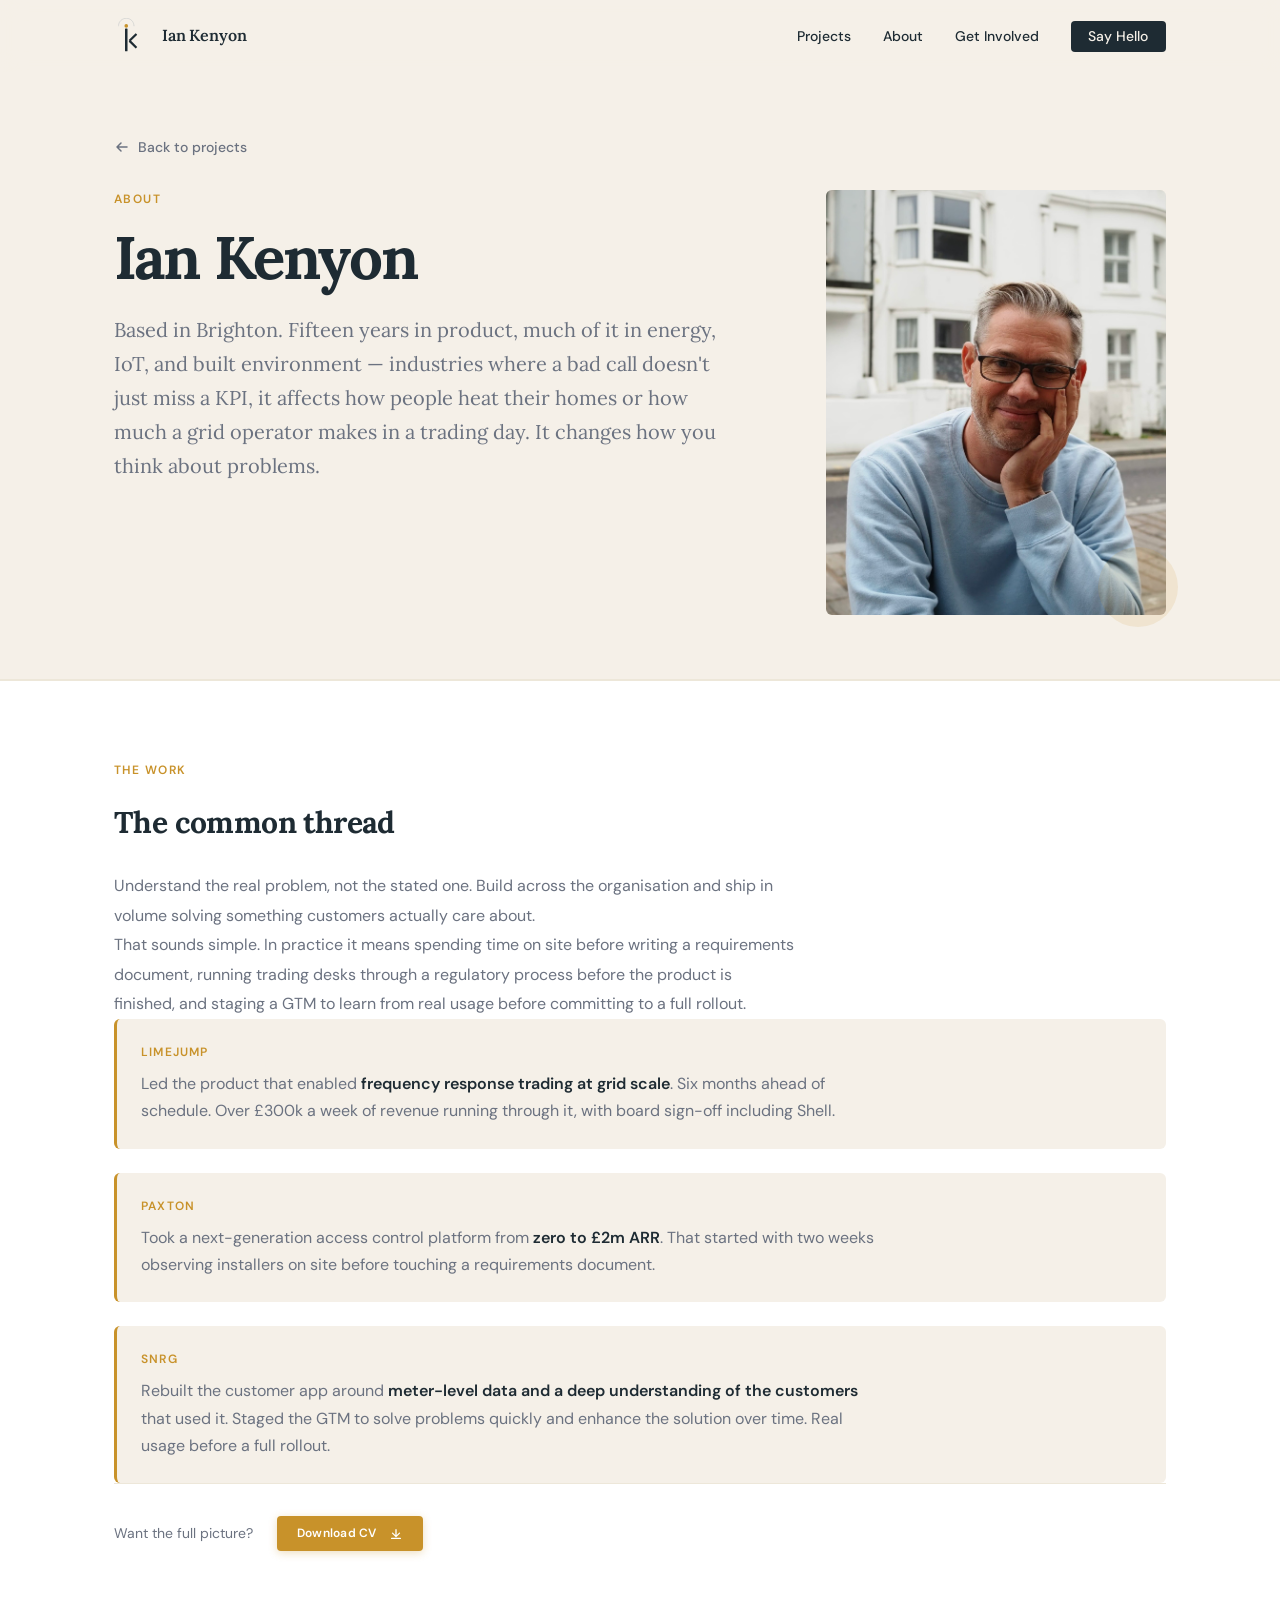
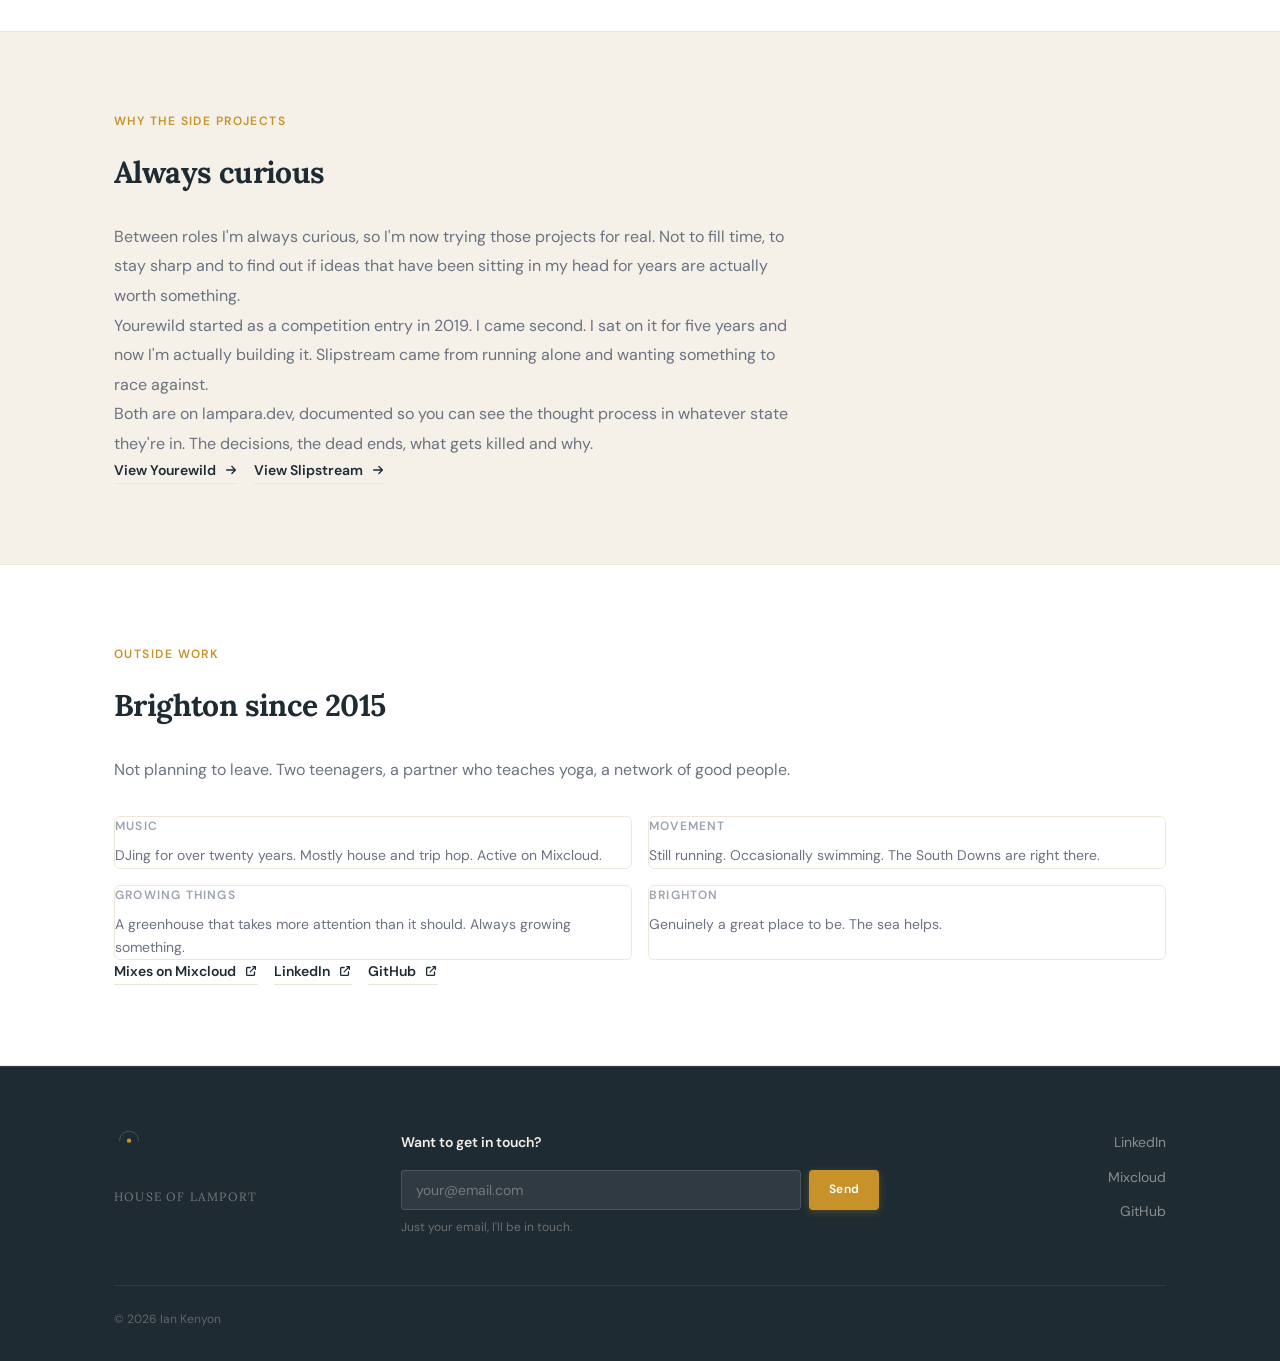
==== about.html @ 2a1a7c56 "Added about page" ====
<!DOCTYPE html>
<html lang="en">
<head>
  <meta charset="UTF-8" />
  <meta name="viewport" content="width=device-width, initial-scale=1.0" />
  <meta name="description" content="About Ian Kenyon — fifteen years in product, energy, IoT, and built environment. Brighton-based. Building lampara.dev." />
  <title>About — Ian Kenyon</title>

  <!-- Fonts -->
  <link rel="preconnect" href="https://fonts.googleapis.com" />
  <link rel="preconnect" href="https://fonts.gstatic.com" crossorigin />
  <link href="https://fonts.googleapis.com/css2?family=Lora:ital,wght@0,400;0,600;0,700;1,400&family=DM+Sans:wght@300;400;500;600&display=swap" rel="stylesheet" />

  <link rel="stylesheet" href="css/style.css" />

  <!-- Favicon -->
  <link rel="icon" type="image/png" href="assets/logo/ik-logo.svg" />

  <!-- Theme colour -->
  <meta name="theme-color" content="#1E2B33" />

  <!-- Canonical -->
  <link rel="canonical" href="https://lampara.dev/about.html" />

  <!-- Open Graph -->
  <meta property="og:type"        content="website" />
  <meta property="og:url"         content="https://lampara.dev/about.html" />
  <meta property="og:title"       content="About — Ian Kenyon" />
  <meta property="og:description" content="Fifteen years in product, much of it in energy, IoT, and built environment. Brighton-based." />
  <meta property="og:image"       content="https://lampara.dev/assets/og/og-default.png" />
  <meta name="twitter:card"       content="summary_large_image" />

  <style>
    /* ── About hero ─────────────────────────────────────── */
    .about-hero {
      padding-top: calc(var(--nav-h) + var(--space-16));
      padding-bottom: var(--space-16);
      background: var(--cream);
      border-bottom: 1px solid var(--cream-dark);
    }

    .about-hero-inner {
      display: grid;
      grid-template-columns: 1fr 340px;
      gap: var(--space-16);
      align-items: start;
    }

    .about-back {
      display: inline-flex;
      align-items: center;
      gap: var(--space-2);
      font-size: var(--text-sm);
      font-weight: 500;
      color: var(--muted);
      margin-bottom: var(--space-8);
      transition: color var(--dur-fast) var(--ease);
    }
    .about-back:hover { color: var(--gold); }

    .about-label {
      font-family: var(--font-body);
      font-size: var(--text-xs);
      font-weight: 600;
      letter-spacing: 0.12em;
      text-transform: uppercase;
      color: var(--gold);
      margin-bottom: var(--space-4);
    }

    .about-heading {
      font-size: clamp(var(--text-4xl), 6vw, var(--text-6xl));
      font-weight: 700;
      letter-spacing: -0.03em;
      line-height: 1.05;
      margin-bottom: var(--space-6);
      color: var(--charcoal);
    }

    .about-intro {
      font-family: var(--font-display);
      font-size: clamp(var(--text-lg), 2vw, var(--text-xl));
      color: var(--muted);
      line-height: 1.7;
      max-width: 52ch;
    }

    /* Photo */
    .about-photo-frame {
      width: 100%;
      aspect-ratio: 4/5;
      background: var(--cream-dark);
      border-radius: 6px;
      overflow: hidden;
      position: relative;
    }

    .about-photo-frame img {
      width: 100%;
      height: 100%;
      object-fit: cover;
      object-position: center 10%;
    }

    .about-photo-accent {
      position: absolute;
      bottom: -12px;
      right: -12px;
      width: 80px;
      height: 80px;
      background: var(--gold);
      border-radius: 50%;
      opacity: 0.12;
      pointer-events: none;
    }

    /* ── About sections ─────────────────────────────────── */
    .about-section {
      padding-block: var(--space-20);
    }

    .about-section--alt {
      background: var(--white);
      border-top: 1px solid var(--cream-dark);
      border-bottom: 1px solid var(--cream-dark);
    }

    .about-section-label {
      font-family: var(--font-body);
      font-size: var(--text-xs);
      font-weight: 600;
      letter-spacing: 0.12em;
      text-transform: uppercase;
      color: var(--gold);
      margin-bottom: var(--space-6);
    }

    .about-section-title {
      font-family: var(--font-display);
      font-size: var(--text-3xl);
      font-weight: 700;
      color: var(--charcoal);
      margin-bottom: var(--space-8);
      letter-spacing: -0.02em;
    }

    .about-prose {
      max-width: 680px;
    }

    .about-prose p {
      font-size: var(--text-base);
      color: var(--muted);
      line-height: 1.85;
      margin-bottom: var(--space-5);
    }

    .about-prose p:last-child {
      margin-bottom: 0;
    }

    /* Proof points */
    .proof-points {
      display: flex;
      flex-direction: column;
      gap: var(--space-6);
      margin-top: var(--space-10);
    }

    .proof-point {
      padding: var(--space-6);
      background: var(--cream);
      border-radius: 6px;
      border-left: 3px solid var(--gold);
    }

    .proof-point-company {
      font-size: var(--text-xs);
      font-weight: 600;
      letter-spacing: 0.1em;
      text-transform: uppercase;
      color: var(--gold);
      margin-bottom: var(--space-2);
    }

    .proof-point-text {
      font-size: var(--text-base);
      color: var(--muted);
      line-height: 1.7;
    }

    .proof-point-text strong {
      color: var(--charcoal);
      font-weight: 600;
    }

    /* CV link section */
    .about-cv {
      margin-top: var(--space-10);
      padding-top: var(--space-8);
      border-top: 1px solid var(--cream-dark);
      display: flex;
      align-items: center;
      gap: var(--space-6);
      flex-wrap: wrap;
    }

    .about-cv-text {
      font-size: var(--text-sm);
      color: var(--muted);
    }

    /* Links row */
    .about-links {
      display: flex;
      flex-wrap: wrap;
      gap: var(--space-4);
      margin-top: var(--space-10);
    }

    .about-link {
      display: inline-flex;
      align-items: center;
      gap: var(--space-2);
      font-size: var(--text-sm);
      font-weight: 600;
      color: var(--charcoal);
      border-bottom: 1.5px solid var(--cream-dark);
      padding-bottom: 2px;
      transition: color var(--dur-fast) var(--ease), border-color var(--dur-fast) var(--ease);
    }
    .about-link:hover { color: var(--gold); border-color: var(--gold); }

    /* Outside work grid */
    .outside-grid {
      display: grid;
      grid-template-columns: repeat(2, 1fr);
      gap: var(--space-4);
      margin-top: var(--space-8);
    }

    .outside-item {
      padding: var(--space-5);
      background: var(--white);
      border-radius: 6px;
      border: 1px solid var(--cream-dark);
    }

    .outside-item-label {
      font-size: var(--text-xs);
      font-weight: 600;
      letter-spacing: 0.1em;
      text-transform: uppercase;
      color: var(--muted-light);
      margin-bottom: var(--space-2);
    }

    .outside-item-text {
      font-size: var(--text-sm);
      color: var(--muted);
      line-height: 1.65;
    }

    /* ── Responsive ─────────────────────────────────────── */
    @media (max-width: 900px) {
      .about-hero-inner {
        grid-template-columns: 1fr;
      }
      .about-photo {
        order: -1;
        max-width: 280px;
      }
      .outside-grid {
        grid-template-columns: 1fr;
      }
    }

    @media (max-width: 640px) {
      .about-hero {
        padding-top: calc(var(--nav-h) + var(--space-8));
      }
      .about-cv {
        flex-direction: column;
        align-items: flex-start;
      }
    }
  </style>
</head>
<body>

  <!-- ═══════════════════════════════════════════
       NAVIGATION
  ═══════════════════════════════════════════ -->
  <header class="site-header" id="site-header">
    <nav class="nav-inner" aria-label="Main navigation">
      <a href="index.html" class="nav-logo" aria-label="lampara.dev — home">
        <img src="assets/logo/ik-logo.svg" alt="IK logo" class="logo-img" />
        <span class="nav-logo-text">Ian Kenyon</span>
      </a>

      <button class="nav-toggle" id="nav-toggle" aria-label="Open menu" aria-expanded="false">
        <span></span><span></span><span></span>
      </button>

      <ul class="nav-links" id="nav-links" role="list">
        <li><a href="index.html#projects" class="nav-link">Projects</a></li>
        <li><a href="about.html" class="nav-link is-active">About</a></li>
        <li><a href="index.html#get-involved" class="nav-link">Get Involved</a></li>
        <li><a href="index.html#contact" class="nav-link nav-link--cta">Say Hello</a></li>
      </ul>
    </nav>
  </header>

  <main id="top">

    <!-- ═══════════════════════════════════════════
         HERO
    ═══════════════════════════════════════════ -->
    <section class="about-hero" aria-labelledby="about-heading">
      <div class="container">
        <a href="index.html" class="about-back animate-in" style="--delay: 0.1s">
          <svg width="16" height="16" viewBox="0 0 16 16" fill="none" aria-hidden="true">
            <path d="M13 8H3M7 4L3 8l4 4" stroke="currentColor" stroke-width="1.5" stroke-linecap="round" stroke-linejoin="round"/>
          </svg>
          Back to projects
        </a>

        <div class="about-hero-inner">
          <div class="about-text">
            <p class="about-label animate-in" style="--delay: 0.15s">About</p>
            <h1 class="about-heading animate-in" id="about-heading" style="--delay: 0.2s">Ian Kenyon</h1>
            <p class="about-intro animate-in" style="--delay: 0.35s">
              Based in Brighton. Fifteen years in product, much of it in energy, IoT, and built environment — industries where a bad call doesn't just miss a KPI, it affects how people heat their homes or how much a grid operator makes in a trading day. It changes how you think about problems.
            </p>
          </div>

          <div class="about-photo reveal">
            <div class="about-photo-frame">
              <img src="assets/images/ian.jpg" alt="Ian Kenyon in Brighton" />
            </div>
            <div class="about-photo-accent" aria-hidden="true"></div>
          </div>
        </div>
      </div>
    </section>

    <!-- ═══════════════════════════════════════════
         THE WORK
    ═══════════════════════════════════════════ -->
    <section class="about-section about-section--alt" aria-labelledby="work-heading">
      <div class="container">
        <p class="about-section-label">The work</p>
        <h2 class="about-section-title" id="work-heading">The common thread</h2>

        <div class="about-prose reveal">
          <p>
            Understand the real problem, not the stated one. Build across the organisation and ship in volume solving something customers actually care about.
          </p>
          <p>
            That sounds simple. In practice it means spending time on site before writing a requirements document, running trading desks through a regulatory process before the product is finished, and staging a GTM to learn from real usage before committing to a full rollout.
          </p>
        </div>

        <div class="proof-points reveal">

          <div class="proof-point">
            <p class="proof-point-company">Limejump</p>
            <p class="proof-point-text">
              Led the product that enabled <strong>frequency response trading at grid scale</strong>. Six months ahead of schedule. Over £300k a week of revenue running through it, with board sign-off including Shell.
            </p>
          </div>

          <div class="proof-point">
            <p class="proof-point-company">Paxton</p>
            <p class="proof-point-text">
              Took a next-generation access control platform from <strong>zero to £2m ARR</strong>. That started with two weeks observing installers on site before touching a requirements document.
            </p>
          </div>

          <div class="proof-point">
            <p class="proof-point-company">SNRG</p>
            <p class="proof-point-text">
              Rebuilt the customer app around <strong>meter-level data and a deep understanding of the customers</strong> that used it. Staged the GTM to solve problems quickly and enhance the solution over time. Real usage before a full rollout.
            </p>
          </div>

        </div>

        <div class="about-cv reveal">
          <p class="about-cv-text">Want the full picture?</p>
          <a href="assets/cv/ian-kenyon-cv.pdf" class="btn btn--primary btn--sm" target="_blank" rel="noopener noreferrer">
            Download CV
            <svg width="14" height="14" viewBox="0 0 16 16" fill="none" aria-hidden="true" style="margin-left: 4px">
              <path d="M8 3v7M4 7l4 4 4-4M3 13h10" stroke="currentColor" stroke-width="1.5" stroke-linecap="round" stroke-linejoin="round"/>
            </svg>
          </a>
        </div>

      </div>
    </section>

    <!-- ═══════════════════════════════════════════
         WHY THE SIDE PROJECTS
    ═══════════════════════════════════════════ -->
    <section class="about-section" aria-labelledby="projects-heading">
      <div class="container">
        <p class="about-section-label">Why the side projects</p>
        <h2 class="about-section-title" id="projects-heading">Always curious</h2>

        <div class="about-prose reveal">
          <p>
            Between roles I'm always curious, so I'm now trying those projects for real. Not to fill time, to stay sharp and to find out if ideas that have been sitting in my head for years are actually worth something.
          </p>
          <p>
            Yourewild started as a competition entry in 2019. I came second. I sat on it for five years and now I'm actually building it. Slipstream came from running alone and wanting something to race against.
          </p>
          <p>
            Both are on lampara.dev, documented so you can see the thought process in whatever state they're in. The decisions, the dead ends, what gets killed and why.
          </p>
        </div>

        <div class="about-links reveal">
          <a href="youre-wild.html" class="about-link">
            View Yourewild
            <svg width="14" height="14" viewBox="0 0 16 16" fill="none" aria-hidden="true">
              <path d="M3 8h10M9 4l4 4-4 4" stroke="currentColor" stroke-width="1.5" stroke-linecap="round" stroke-linejoin="round"/>
            </svg>
          </a>
          <a href="slipstream.html" class="about-link">
            View Slipstream
            <svg width="14" height="14" viewBox="0 0 16 16" fill="none" aria-hidden="true">
              <path d="M3 8h10M9 4l4 4-4 4" stroke="currentColor" stroke-width="1.5" stroke-linecap="round" stroke-linejoin="round"/>
            </svg>
          </a>
        </div>

      </div>
    </section>

    <!-- ═══════════════════════════════════════════
         OUTSIDE WORK
    ═══════════════════════════════════════════ -->
    <section class="about-section about-section--alt" aria-labelledby="outside-heading">
      <div class="container">
        <p class="about-section-label">Outside work</p>
        <h2 class="about-section-title" id="outside-heading">Brighton since 2015</h2>

        <div class="about-prose reveal">
          <p>Not planning to leave. Two teenagers, a partner who teaches yoga, a network of good people.</p>
        </div>

        <div class="outside-grid reveal">

          <div class="outside-item">
            <p class="outside-item-label">Music</p>
            <p class="outside-item-text">DJing for over twenty years. Mostly house and trip hop. Active on Mixcloud.</p>
          </div>

          <div class="outside-item">
            <p class="outside-item-label">Movement</p>
            <p class="outside-item-text">Still running. Occasionally swimming. The South Downs are right there.</p>
          </div>

          <div class="outside-item">
            <p class="outside-item-label">Growing things</p>
            <p class="outside-item-text">A greenhouse that takes more attention than it should. Always growing something.</p>
          </div>

          <div class="outside-item">
            <p class="outside-item-label">Brighton</p>
            <p class="outside-item-text">Genuinely a great place to be. The sea helps.</p>
          </div>

        </div>

        <div class="about-links reveal">
          <a href="https://www.mixcloud.com/Ianken/" class="about-link" target="_blank" rel="noopener noreferrer" aria-label="DJ mixes on Mixcloud (opens in new tab)">
            Mixes on Mixcloud
            <svg width="14" height="14" viewBox="0 0 16 16" fill="none" aria-hidden="true">
              <path d="M10 3h3v3M13 3l-6 6M7 4H4a1 1 0 00-1 1v7a1 1 0 001 1h7a1 1 0 001-1V9" stroke="currentColor" stroke-width="1.5" stroke-linecap="round" stroke-linejoin="round"/>
            </svg>
          </a>
          <a href="https://www.linkedin.com/in/ian-j-kenyon/" class="about-link" target="_blank" rel="noopener noreferrer" aria-label="LinkedIn profile (opens in new tab)">
            LinkedIn
            <svg width="14" height="14" viewBox="0 0 16 16" fill="none" aria-hidden="true">
              <path d="M10 3h3v3M13 3l-6 6M7 4H4a1 1 0 00-1 1v7a1 1 0 001 1h7a1 1 0 001-1V9" stroke="currentColor" stroke-width="1.5" stroke-linecap="round" stroke-linejoin="round"/>
            </svg>
          </a>
          <a href="https://github.com/houseoflamport" class="about-link" target="_blank" rel="noopener noreferrer" aria-label="GitHub (opens in new tab)">
            GitHub
            <svg width="14" height="14" viewBox="0 0 16 16" fill="none" aria-hidden="true">
              <path d="M10 3h3v3M13 3l-6 6M7 4H4a1 1 0 00-1 1v7a1 1 0 001 1h7a1 1 0 001-1V9" stroke="currentColor" stroke-width="1.5" stroke-linecap="round" stroke-linejoin="round"/>
            </svg>
          </a>
        </div>

      </div>
    </section>

  </main>

  <!-- ═══════════════════════════════════════════
       FOOTER
  ═══════════════════════════════════════════ -->
  <footer class="site-footer" id="contact">
    <div class="container">
      <div class="footer-inner">
        <div class="footer-brand">
          <img src="assets/logo/ik-logo.svg" alt="IK logo" class="footer-logo" />
          <p class="footer-hol">House of Lamport</p>
        </div>

        <div class="footer-contact">
          <p class="footer-contact-label">Want to get in touch?</p>
          <form class="footer-form" id="footer-contact-form" action="https://formspree.io/f/xdawyerw" method="POST">
            <div class="footer-form-row">
              <input
                type="email"
                name="email"
                id="footer-email"
                class="footer-input"
                placeholder="your@email.com"
                required
                aria-label="Your email address"
              />
              <button type="submit" class="btn btn--primary btn--sm">Send</button>
            </div>
            <p class="footer-form-note">Just your email, I'll be in touch.</p>
            <div class="footer-form-success" id="footer-success" role="status" aria-live="polite" hidden>Thanks, I'll be in touch.</div>
            <div class="footer-form-error" id="footer-error" role="status" aria-live="polite" hidden>Something went wrong. Try emailing me directly.</div>
          </form>
        </div>

        <div class="footer-links">
          <a href="https://www.linkedin.com/in/ian-j-kenyon/" class="footer-link" target="_blank" rel="noopener noreferrer">LinkedIn</a>
          <a href="https://www.mixcloud.com/Ianken/" class="footer-link" target="_blank" rel="noopener noreferrer">Mixcloud</a>
          <a href="https://github.com/houseoflamport" class="footer-link" target="_blank" rel="noopener noreferrer">GitHub</a>
        </div>
      </div>

      <div class="footer-base">
        <p>© 2026 Ian Kenyon</p>
      </div>
    </div>
  </footer>

  <script src="js/main.js"></script>
  <script src="js/forms.js"></script>
</body>
</html>
---- css/style.css ----
/* ═══════════════════════════════════════════════════════════
   IAN KENYON — style.css
   Global styles: palette, typography, layout, components
   Palette derived from IK logo
═══════════════════════════════════════════════════════════ */

/* ── 1. Custom Properties ──────────────────────────────── */
:root {
  /* Brand palette */
  --cream:        #F5F0E8;
  --cream-dark:   #EDE7D9;
  --charcoal:     #1E2B33;
  --charcoal-mid: #2C3E4A;
  --gold:         #C8922A;
  --gold-light:   #E8B86D;
  --gold-pale:    #FDF6E3;
  --muted:        #6B7280;
  --muted-light:  #9CA3AF;
  --white:        #FFFFFF;

  /* Typography */
  --font-display: 'Lora', Georgia, 'Times New Roman', serif;
  --font-body:    'DM Sans', system-ui, -apple-system, sans-serif;

  /* Type scale */
  --text-xs:   0.75rem;
  --text-sm:   0.875rem;
  --text-base: 1rem;
  --text-lg:   1.125rem;
  --text-xl:   1.25rem;
  --text-2xl:  1.5rem;
  --text-3xl:  1.875rem;
  --text-4xl:  2.25rem;
  --text-5xl:  3rem;
  --text-6xl:  3.75rem;
  --text-7xl:  5rem;

  /* Spacing */
  --space-1:  0.25rem;
  --space-2:  0.5rem;
  --space-3:  0.75rem;
  --space-4:  1rem;
  --space-6:  1.5rem;
  --space-8:  2rem;
  --space-12: 3rem;
  --space-16: 4rem;
  --space-20: 5rem;
  --space-24: 6rem;
  --space-32: 8rem;

  /* Layout */
  --container: 1100px;
  --nav-h:     72px;

  /* Shadows */
  --shadow-sm:  0 1px 3px rgba(30,43,51,0.08), 0 1px 2px rgba(30,43,51,0.06);
  --shadow-md:  0 4px 16px rgba(30,43,51,0.10), 0 2px 6px rgba(30,43,51,0.06);
  --shadow-lg:  0 12px 40px rgba(30,43,51,0.14), 0 4px 12px rgba(30,43,51,0.08);

  /* Transitions */
  --ease:       cubic-bezier(0.25, 0.46, 0.45, 0.94);
  --ease-out:   cubic-bezier(0.0, 0.0, 0.2, 1);
  --dur-fast:   150ms;
  --dur-base:   250ms;
  --dur-slow:   400ms;
}

/* ── 2. Reset & Base ───────────────────────────────────── */
*, *::before, *::after { box-sizing: border-box; margin: 0; padding: 0; }

html {
  scroll-behavior: smooth;
  font-size: 16px;
  -webkit-text-size-adjust: 100%;
}

body {
  background-color: var(--cream);
  color: var(--charcoal);
  font-family: var(--font-body);
  font-size: var(--text-base);
  line-height: 1.6;
  -webkit-font-smoothing: antialiased;
  -moz-osx-font-smoothing: grayscale;
  overflow-x: hidden;
}

img, svg { display: block; max-width: 100%; }
a { color: inherit; text-decoration: none; }
button { cursor: pointer; border: none; background: none; font: inherit; }
ul, ol { list-style: none; }
input, textarea, select { font: inherit; }

/* Focus visible — accessible, not ugly */
:focus-visible {
  outline: 2px solid var(--gold);
  outline-offset: 3px;
  border-radius: 3px;
}

/* ── 3. Typography ─────────────────────────────────────── */
h1, h2, h3, h4 {
  font-family: var(--font-display);
  font-weight: 700;
  line-height: 1.15;
  color: var(--charcoal);
}

p { max-width: 68ch; }

/* ── 4. Layout Utilities ───────────────────────────────── */
.container {
  width: 100%;
  max-width: var(--container);
  margin-inline: auto;
  padding-inline: var(--space-6);
}

.section {
  padding-block: var(--space-24);
}

/* ── 5. Animation ──────────────────────────────────────── */
.animate-in {
  opacity: 0;
  transform: translateY(20px);
  animation: fadeUp var(--dur-slow) var(--ease-out) forwards;
  animation-delay: var(--delay, 0s);
}

@keyframes fadeUp {
  to { opacity: 1; transform: translateY(0); }
}

/* Scroll-triggered reveal */
.reveal {
  opacity: 0;
  transform: translateY(28px);
  transition: opacity 0.55s var(--ease-out), transform 0.55s var(--ease-out);
}
.reveal.is-visible {
  opacity: 1;
  transform: translateY(0);
}

/* ── 6. Section Labels ─────────────────────────────────── */
.section-label {
  font-family: var(--font-body);
  font-size: var(--text-xs);
  font-weight: 600;
  letter-spacing: 0.12em;
  text-transform: uppercase;
  color: var(--gold);
  margin-bottom: var(--space-4);
}

.section-intro {
  font-size: var(--text-lg);
  color: var(--muted);
  max-width: 56ch;
  margin-bottom: var(--space-12);
  line-height: 1.7;
}

/* ── 7. Buttons ────────────────────────────────────────── */
.btn {
  display: inline-flex;
  align-items: center;
  gap: var(--space-2);
  padding: 0.75rem 1.75rem;
  border-radius: 4px;
  font-family: var(--font-body);
  font-size: var(--text-sm);
  font-weight: 600;
  letter-spacing: 0.02em;
  transition: all var(--dur-base) var(--ease);
  white-space: nowrap;
  position: relative;
  overflow: hidden;
}

.btn--primary {
  background: var(--gold);
  color: var(--white);
  box-shadow: 0 2px 8px rgba(200,146,42,0.3);
}
.btn--primary:hover {
  background: var(--gold-light);
  box-shadow: 0 4px 16px rgba(200,146,42,0.4);
  transform: translateY(-1px);
}
.btn--primary:active { transform: translateY(0); }

.btn--ghost {
  background: transparent;
  color: var(--charcoal);
  border: 1.5px solid var(--charcoal);
}
.btn--ghost:hover {
  border-color: var(--gold);
  color: var(--gold);
  transform: translateY(-1px);
}

.btn--sm {
  padding: 0.5rem 1.25rem;
  font-size: var(--text-xs);
}

/* ── 8. Navigation ─────────────────────────────────────── */
.site-header {
  position: fixed;
  top: 0; left: 0; right: 0;
  height: var(--nav-h);
  z-index: 100;
  background: rgba(245,240,232,0.92);
  backdrop-filter: blur(12px);
  -webkit-backdrop-filter: blur(12px);
  border-bottom: 1px solid transparent;
  transition: border-color var(--dur-base) var(--ease),
              box-shadow var(--dur-base) var(--ease);
}

.site-header.is-scrolled {
  border-bottom-color: var(--cream-dark);
  box-shadow: var(--shadow-sm);
}

.nav-inner {
  max-width: var(--container);
  margin-inline: auto;
  padding-inline: var(--space-6);
  height: var(--nav-h);
  display: flex;
  align-items: center;
  justify-content: space-between;
}

.nav-logo {
  display: flex;
  align-items: center;
  gap: var(--space-3);
  transition: opacity var(--dur-fast) var(--ease);
}
.nav-logo:hover { opacity: 0.8; }

.logo-img { width: 36px; height: 36px; object-fit: contain; }

.nav-logo-text {
  font-family: var(--font-display);
  font-size: var(--text-base);
  font-weight: 600;
  color: var(--charcoal);
  letter-spacing: -0.01em;
}

.nav-links {
  display: flex;
  align-items: center;
  gap: var(--space-8);
}

.nav-link {
  font-size: var(--text-sm);
  font-weight: 500;
  color: var(--charcoal);
  position: relative;
  transition: color var(--dur-fast) var(--ease);
}
.nav-link::after {
  content: '';
  position: absolute;
  bottom: -3px; left: 0; right: 0;
  height: 1.5px;
  background: var(--gold);
  transform: scaleX(0);
  transform-origin: left;
  transition: transform var(--dur-base) var(--ease);
}
.nav-link:hover { color: var(--gold); }
.nav-link:hover::after { transform: scaleX(1); }

.nav-link--cta {
  background: var(--charcoal);
  color: var(--cream);
  padding: 0.4rem 1.1rem;
  border-radius: 4px;
  transition: background var(--dur-fast) var(--ease), color var(--dur-fast) var(--ease);
}
.nav-link--cta::after { display: none; }
.nav-link--cta:hover { background: var(--gold); color: var(--white); }

/* Mobile toggle */
.nav-toggle {
  display: none;
  flex-direction: column;
  justify-content: center;
  gap: 5px;
  width: 32px;
  height: 32px;
  padding: 4px;
}
.nav-toggle span {
  display: block;
  height: 1.5px;
  background: var(--charcoal);
  border-radius: 2px;
  transition: all var(--dur-base) var(--ease);
}

/* ── 9. Hero ───────────────────────────────────────────── */
.hero {
  min-height: 100svh;
  display: flex;
  flex-direction: column;
  justify-content: center;
  padding-top: var(--nav-h);
  position: relative;
  overflow: hidden;
}

/* Subtle grain texture overlay */
.hero::before {
  content: '';
  position: absolute;
  inset: 0;
  background-image: url("data:image/svg+xml,%3Csvg viewBox='0 0 256 256' xmlns='http://www.w3.org/2000/svg'%3E%3Cfilter id='noise'%3E%3CfeTurbulence type='fractalNoise' baseFrequency='0.9' numOctaves='4' stitchTiles='stitch'/%3E%3C/filter%3E%3Crect width='100%25' height='100%25' filter='url(%23noise)' opacity='0.03'/%3E%3C/svg%3E");
  pointer-events: none;
  opacity: 0.4;
}

.hero-inner {
  max-width: var(--container);
  margin-inline: auto;
  padding-inline: var(--space-6);
  width: 100%;
  display: grid;
  grid-template-columns: 1fr auto;
  align-items: center;
  gap: var(--space-8);
  position: relative;
}

.hero-content { max-width: 600px; }

.hero-label {
  font-size: var(--text-xs);
  font-weight: 600;
  letter-spacing: 0.14em;
  text-transform: uppercase;
  color: var(--gold);
  margin-bottom: var(--space-6);
}

.hero-heading {
  font-size: clamp(var(--text-6xl), 10vw, var(--text-7xl));
  font-weight: 700;
  line-height: 1.0;
  letter-spacing: -0.03em;
  color: var(--charcoal);
  margin-bottom: var(--space-8);
}

.hero-statement {
  font-size: clamp(var(--text-xl), 2.5vw, var(--text-2xl));
  font-family: var(--font-display);
  font-weight: 400;
  color: var(--charcoal);
  line-height: 1.5;
  margin-bottom: var(--space-10);
  max-width: 44ch;
}

.hero-statement em {
  color: var(--gold);
  font-style: italic;
}

.hero-actions {
  display: flex;
  gap: var(--space-4);
  flex-wrap: wrap;
  margin-top: var(--space-8);
}

/* Large decorative iK mark */
.hero-mark {
  width: clamp(160px, 20vw, 260px);
  opacity: 1;
  pointer-events: none;
  user-select: none;
}
.hero-mark svg { width: 100%; height: auto; }

/* Scroll hint */
.hero-scroll-hint {
  position: absolute;
  bottom: var(--space-8);
  left: 50%;
  transform: translateX(-50%);
  display: flex;
  flex-direction: column;
  align-items: center;
  gap: var(--space-2);
  color: var(--muted-light);
  font-size: var(--text-xs);
  letter-spacing: 0.1em;
  text-transform: uppercase;
}

.scroll-dot {
  animation: scrollBounce 2s var(--ease) infinite;
}
@keyframes scrollBounce {
  0%, 100% { transform: translateY(0); opacity: 1; }
  50%       { transform: translateY(8px); opacity: 0.3; }
}

/* ── 10. About ─────────────────────────────────────────── */
.about {
  background: var(--white);
  border-top: 1px solid var(--cream-dark);
  border-bottom: 1px solid var(--cream-dark);
}

.about-inner {
  display: grid;
  grid-template-columns: 1fr auto;
  gap: var(--space-16);
  align-items: start;
}

.about-lead {
  font-family: var(--font-display);
  font-size: var(--text-xl);
  line-height: 1.65;
  color: var(--charcoal);
  margin-bottom: var(--space-6);
  max-width: 58ch;
}

.about-body {
  font-size: var(--text-base);
  color: var(--muted);
  line-height: 1.75;
  margin-bottom: var(--space-8);
  max-width: 58ch;
}

.about-links {
  display: flex;
  gap: var(--space-6);
}

.about-link {
  display: inline-flex;
  align-items: center;
  gap: var(--space-2);
  font-size: var(--text-sm);
  font-weight: 600;
  color: var(--charcoal);
  border-bottom: 1.5px solid var(--cream-dark);
  padding-bottom: 2px;
  transition: color var(--dur-fast) var(--ease), border-color var(--dur-fast) var(--ease);
}
.about-link:hover { color: var(--gold); border-bottom-color: var(--gold); }

.about-accent {
  display: flex;
  flex-direction: column;
  align-items: center;
  gap: var(--space-6);
  padding-top: var(--space-4);
}

.accent-line {
  width: 1.5px;
  height: 80px;
  background: linear-gradient(to bottom, var(--gold), transparent);
}

.accent-quote {
  font-family: var(--font-display);
  font-size: var(--text-sm);
  font-style: italic;
  color: var(--muted);
  writing-mode: vertical-rl;
  text-orientation: mixed;
  transform: rotate(180deg);
  max-height: 280px;
  line-height: 1.6;
  border-left: none;
}

/* ── 11. Projects ──────────────────────────────────────── */
.projects { background: var(--cream); }

.projects-grid {
  display: grid;
  grid-template-columns: repeat(2, 1fr);
  gap: var(--space-8);
}

.project-card {
  background: var(--white);
  border-radius: 8px;
  overflow: hidden;
  box-shadow: var(--shadow-sm);
  transition: box-shadow var(--dur-base) var(--ease), transform var(--dur-base) var(--ease);
  position: relative;
}
.project-card:hover {
  box-shadow: var(--shadow-lg);
  transform: translateY(-4px);
}

/* Full-card click area */
.project-card-link {
  position: absolute;
  inset: 0;
  z-index: 1;
}

.project-card-image {
  height: 200px;
  background: var(--gold-pale);
  display: flex;
  align-items: center;
  justify-content: center;
  border-bottom: 1px solid var(--cream-dark);
}

.project-card-image-placeholder svg {
  width: 80px;
  height: 80px;
  opacity: 0.8;
}

.project-card-body {
  padding: var(--space-6);
}

.project-card-meta {
  margin-bottom: var(--space-3);
}

.status-badge {
  display: inline-flex;
  align-items: center;
  gap: 6px;
  font-size: var(--text-xs);
  font-weight: 600;
  letter-spacing: 0.04em;
  padding: 3px 10px;
  border-radius: 99px;
}
.status-badge::before {
  content: '';
  width: 6px;
  height: 6px;
  border-radius: 50%;
  flex-shrink: 0;
}
.status-badge--active {
  background: rgba(200,146,42,0.12);
  color: #9A6D1A;
}
.status-badge--active::before { background: var(--gold); }
.status-badge--live {
  background: rgba(5,150,105,0.1);
  color: #065F46;
}
.status-badge--live::before { background: #059669; animation: pulse 2s infinite; }

@keyframes pulse {
  0%, 100% { opacity: 1; }
  50%       { opacity: 0.4; }
}

.project-card-title {
  font-size: var(--text-2xl);
  font-weight: 700;
  margin-bottom: var(--space-3);
}
.project-card-title a {
  position: relative;
  z-index: 2;
  transition: color var(--dur-fast) var(--ease);
}
.project-card:hover .project-card-title a { color: var(--gold); }

.project-card-desc {
  font-size: var(--text-sm);
  color: var(--muted);
  line-height: 1.65;
  margin-bottom: var(--space-6);
  max-width: 100%;
}

.project-card-actions {
  display: flex;
  gap: var(--space-3);
  flex-wrap: wrap;
  position: relative;
  z-index: 2;
}

/* ── 12. Get Involved ──────────────────────────────────── */
.get-involved {
  background: var(--charcoal);
}
.get-involved .section-label { color: var(--gold); }
.get-involved .section-intro { color: rgba(245,240,232,0.7); }

.get-involved-cards {
  display: grid;
  grid-template-columns: repeat(2, 1fr);
  gap: var(--space-4);
}

.involve-card {
  display: flex;
  flex-direction: column;
  gap: var(--space-2);
  padding: var(--space-8);
  background: rgba(245,240,232,0.06);
  border: 1px solid rgba(245,240,232,0.12);
  border-radius: 6px;
  transition: background var(--dur-base) var(--ease), border-color var(--dur-base) var(--ease);
}
.involve-card:hover {
  background: rgba(200,146,42,0.12);
  border-color: var(--gold);
}

.involve-card-title {
  font-family: var(--font-display);
  font-size: var(--text-lg);
  font-weight: 600;
  color: var(--cream);
  transition: color var(--dur-fast) var(--ease);
}
.involve-card:hover .involve-card-title { color: var(--gold-light); }

.involve-card-sub {
  font-size: var(--text-sm);
  color: rgba(245,240,232,0.55);
  line-height: 1.5;
}

/* ── 13. Footer ────────────────────────────────────────── */
.site-footer {
  background: var(--charcoal);
  border-top: 1px solid rgba(245,240,232,0.1);
  padding-block: var(--space-16) var(--space-8);
}

.footer-inner {
  display: grid;
  grid-template-columns: 1fr 2fr 1fr;
  gap: var(--space-12);
  align-items: start;
  margin-bottom: var(--space-12);
}

.footer-logo { width: 44px; height: 44px; object-fit: contain; margin-bottom: var(--space-3); }

.footer-hol {
  font-family: var(--font-display);
  font-size: var(--text-xs);
  letter-spacing: 0.1em;
  color: rgba(245,240,232,0.4);
  text-transform: uppercase;
}

.footer-contact-label {
  font-size: var(--text-sm);
  font-weight: 600;
  color: var(--cream);
  margin-bottom: var(--space-4);
}

.footer-form-row {
  display: flex;
  gap: var(--space-2);
}

.footer-input {
  flex: 1;
  background: rgba(245,240,232,0.08);
  border: 1px solid rgba(245,240,232,0.15);
  border-radius: 4px;
  padding: 0.5rem 0.875rem;
  color: var(--cream);
  font-size: var(--text-sm);
  transition: border-color var(--dur-fast) var(--ease);
}
.footer-input::placeholder { color: rgba(245,240,232,0.35); }
.footer-input:focus {
  outline: none;
  border-color: var(--gold);
}

.footer-form-note {
  font-size: var(--text-xs);
  color: rgba(245,240,232,0.35);
  margin-top: var(--space-2);
  max-width: 100%;
}
.footer-form-success {
  font-size: var(--text-xs);
  color: #6EE7B7;
  margin-top: var(--space-2);
  max-width: 100%;
}
.footer-form-error {
  font-size: var(--text-xs);
  color: #FCA5A5;
  margin-top: var(--space-2);
  max-width: 100%;
}

.footer-links {
  display: flex;
  flex-direction: column;
  gap: var(--space-3);
  align-items: flex-end;
}

.footer-link {
  font-size: var(--text-sm);
  color: rgba(245,240,232,0.5);
  transition: color var(--dur-fast) var(--ease);
}
.footer-link:hover { color: var(--gold-light); }

.footer-base {
  border-top: 1px solid rgba(245,240,232,0.08);
  padding-top: var(--space-6);
  font-size: var(--text-xs);
  color: rgba(245,240,232,0.3);
}

/* ── 14. Responsive ────────────────────────────────────── */
@media (max-width: 900px) {
  .hero-inner { grid-template-columns: 1fr; }
  .hero-mark { display: none; }
  .about-inner { grid-template-columns: 1fr; gap: var(--space-8); }
  .about-accent { flex-direction: row; writing-mode: horizontal-tb; }
  .accent-quote { writing-mode: horizontal-tb; transform: none; max-height: none; }
  .accent-line { width: 40px; height: 1.5px; background: linear-gradient(to right, var(--gold), transparent); }
  .projects-grid { grid-template-columns: 1fr; }
  .get-involved-cards { grid-template-columns: 1fr; }
  .footer-inner { grid-template-columns: 1fr; gap: var(--space-8); }
  .footer-links { align-items: flex-start; flex-direction: row; }
}

@media (max-width: 640px) {
  :root { --nav-h: 60px; }

  .section { padding-block: var(--space-16); }

  .nav-logo-text { display: none; }

  .nav-toggle { display: flex; }

  .nav-links {
    position: fixed;
    top: var(--nav-h);
    left: 0; right: 0;
    background: var(--cream);
    border-bottom: 1px solid var(--cream-dark);
    flex-direction: column;
    align-items: stretch;
    gap: 0;
    padding: var(--space-4) var(--space-6);
    transform: none;
    opacity: 0;
    pointer-events: none;
    visibility: hidden;
    transition: opacity var(--dur-base) var(--ease), visibility var(--dur-base) var(--ease);
    box-shadow: var(--shadow-md);
  }
  .nav-links.is-open {
    opacity: 1;
    pointer-events: auto;
    visibility: visible;
  }
  .nav-link {
    padding-block: var(--space-4);
    border-bottom: 1px solid var(--cream-dark);
    font-size: var(--text-base);
  }
  .nav-link--cta {
    display: block;
    width: 100%;
    margin-top: var(--space-3);
    text-align: center;
    border: none;
    border-top: 1px solid var(--cream-dark);
    padding-top: var(--space-4);
    border-radius: 4px;
  }

  /* Hamburger → X */
  .nav-toggle[aria-expanded="true"] span:nth-child(1) { transform: translateY(6.5px) rotate(45deg); }
  .nav-toggle[aria-expanded="true"] span:nth-child(2) { opacity: 0; }
  .nav-toggle[aria-expanded="true"] span:nth-child(3) { transform: translateY(-6.5px) rotate(-45deg); }

  .hero-actions { flex-direction: column; align-items: flex-start; }
  .hero-actions .btn { width: 100%; justify-content: center; }

  .involve-card { padding: var(--space-6); }

  .footer-form-row { flex-direction: column; }
  .footer-form-row .btn { width: 100%; justify-content: center; }
}
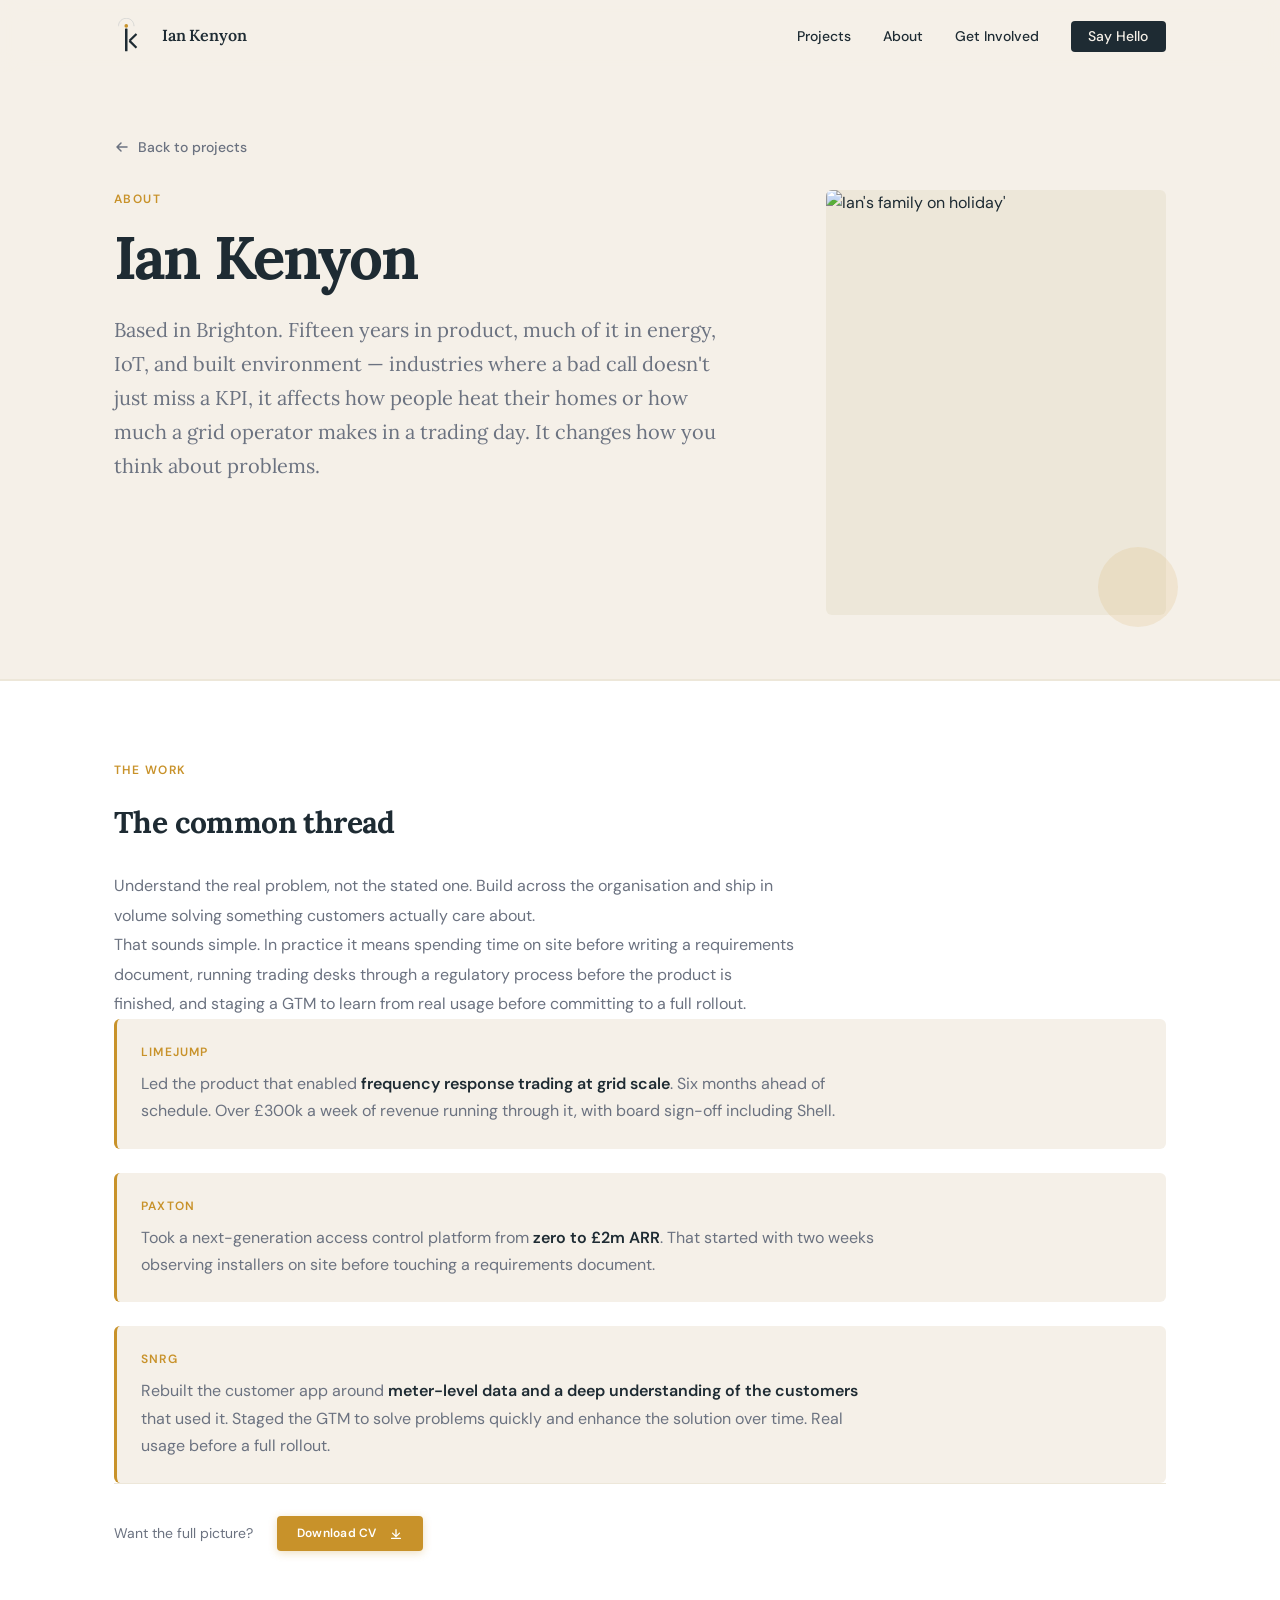
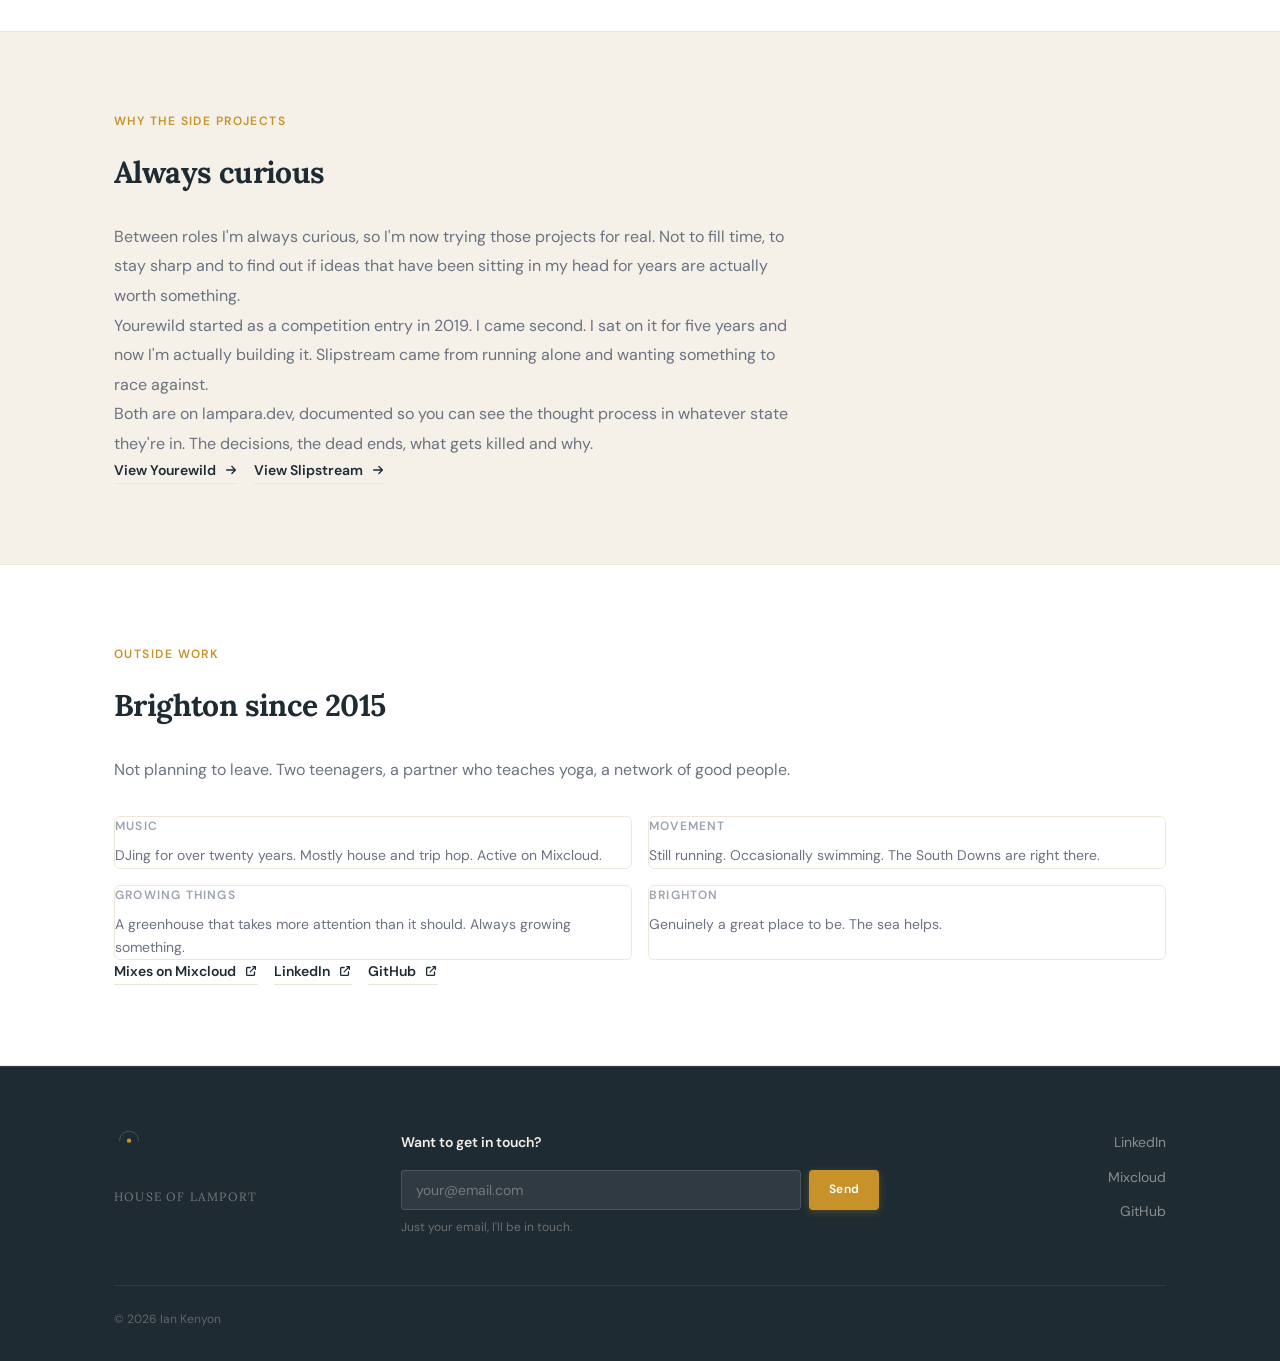
==== commit 9f5fc275: "Updating about image" ====
--- a/about.html
+++ b/about.html
@@ -336,7 +336,7 @@
 
           <div class="about-photo reveal">
             <div class="about-photo-frame">
-              <img src="assets/images/ian.jpg" alt="Ian Kenyon in Brighton" />
+              <img src="assets/images/ian-about.jpg" alt="Ian's family on holiday'" />
             </div>
             <div class="about-photo-accent" aria-hidden="true"></div>
           </div>
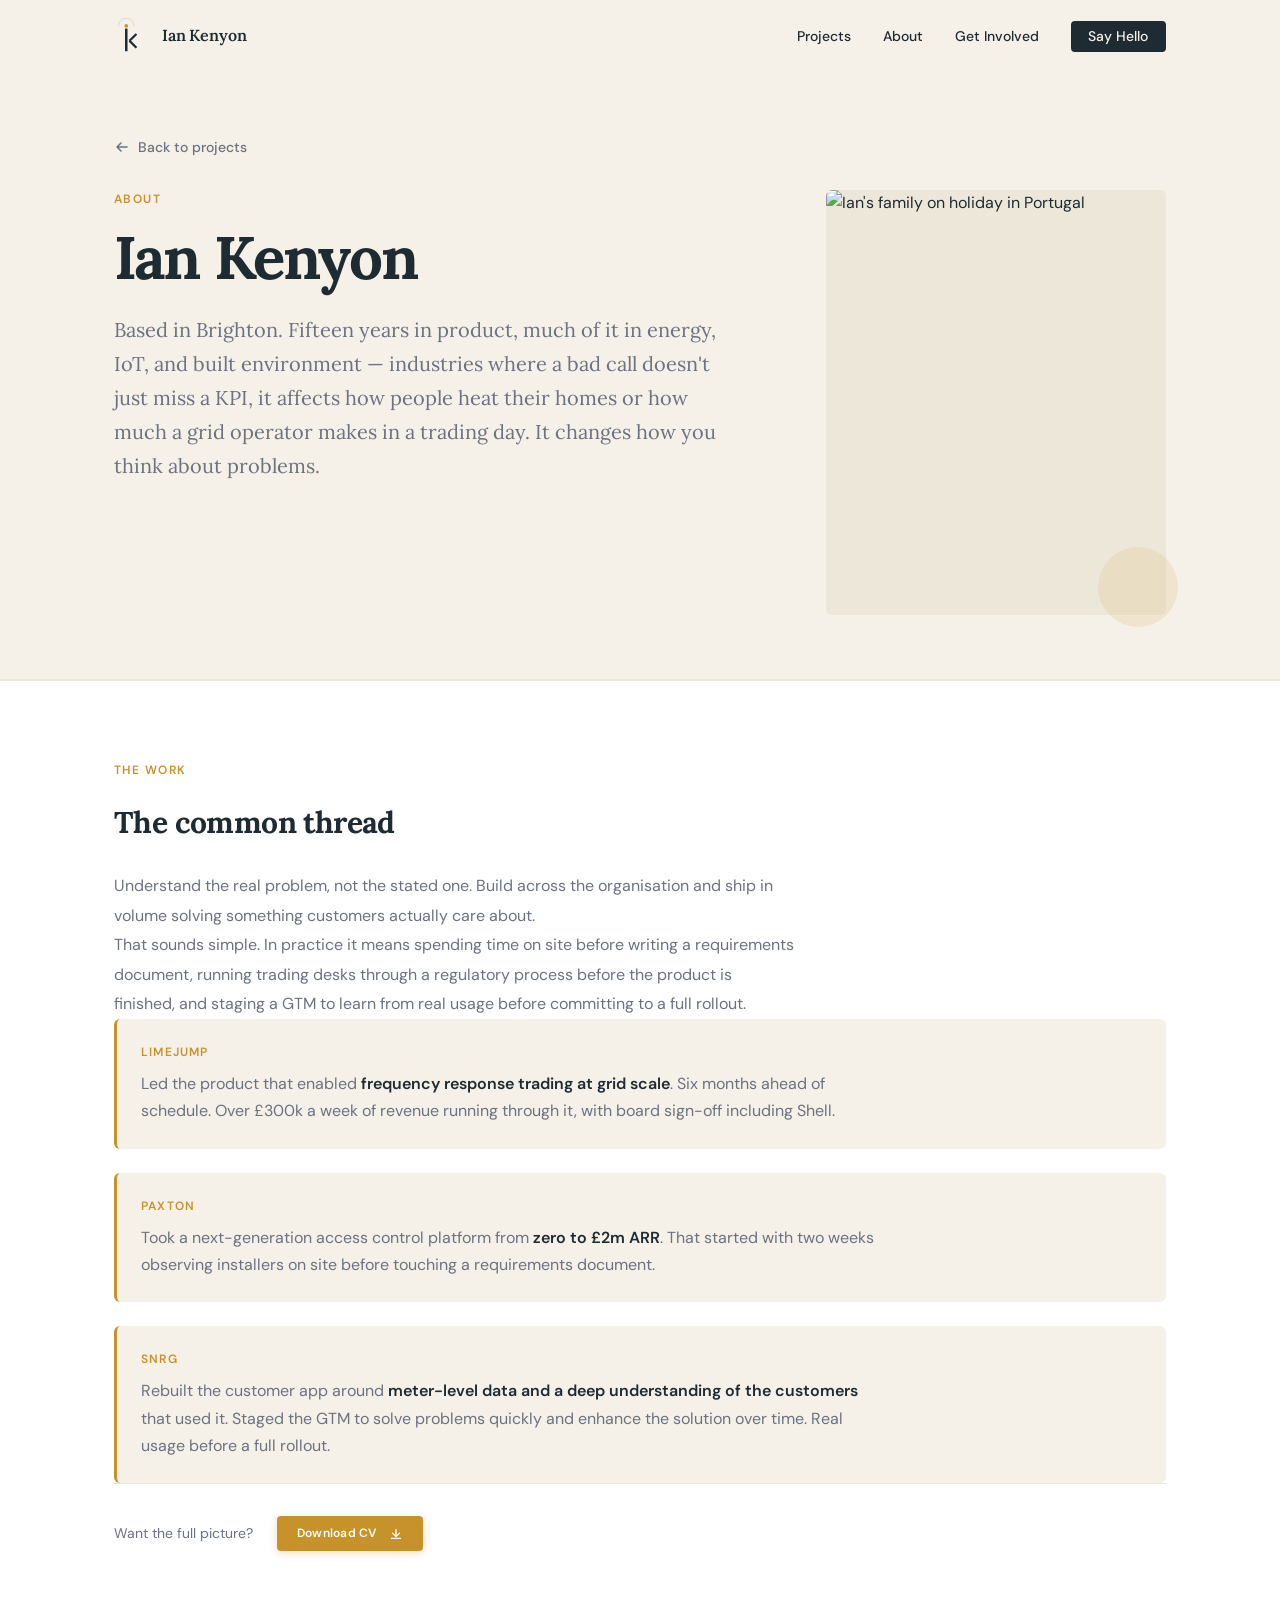
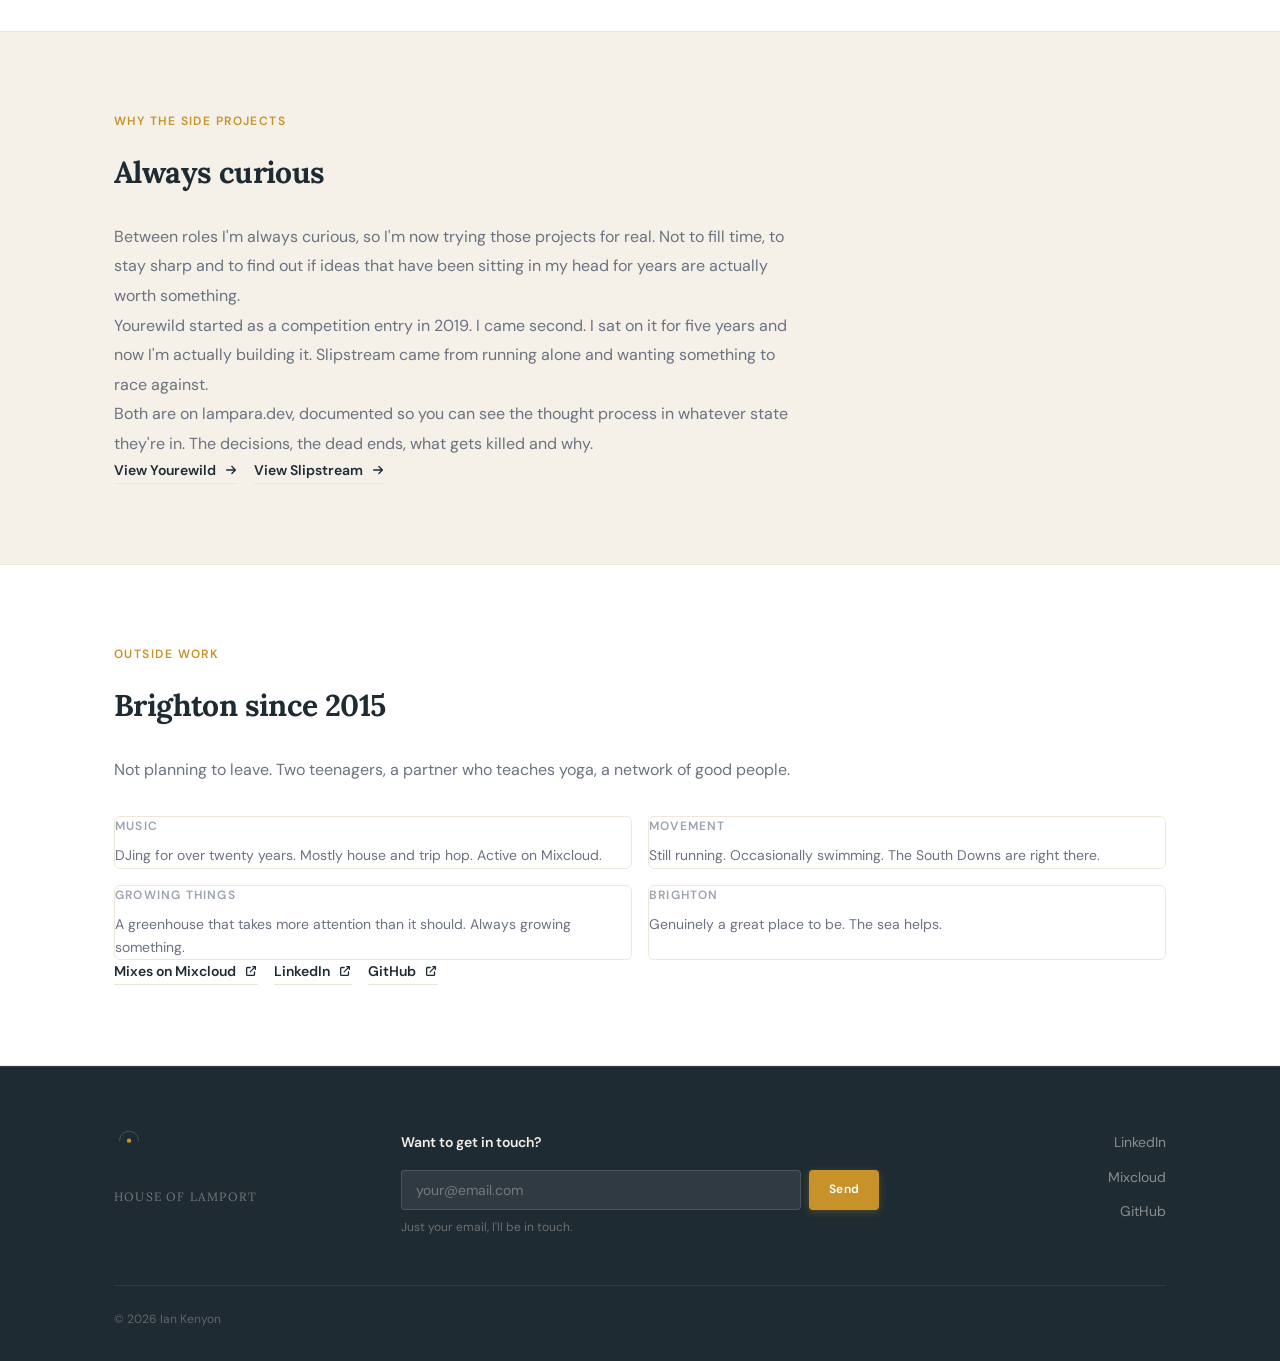
==== commit 54108b07: "Update photo" ====
--- a/about.html
+++ b/about.html
@@ -336,7 +336,7 @@
 
           <div class="about-photo reveal">
             <div class="about-photo-frame">
-              <img src="assets/images/ian-about.jpg" alt="Ian's family on holiday'" />
+              <img src="assets/images/ian-about.jpg" alt="Ian's family on holiday in Portugal" />
             </div>
             <div class="about-photo-accent" aria-hidden="true"></div>
           </div>
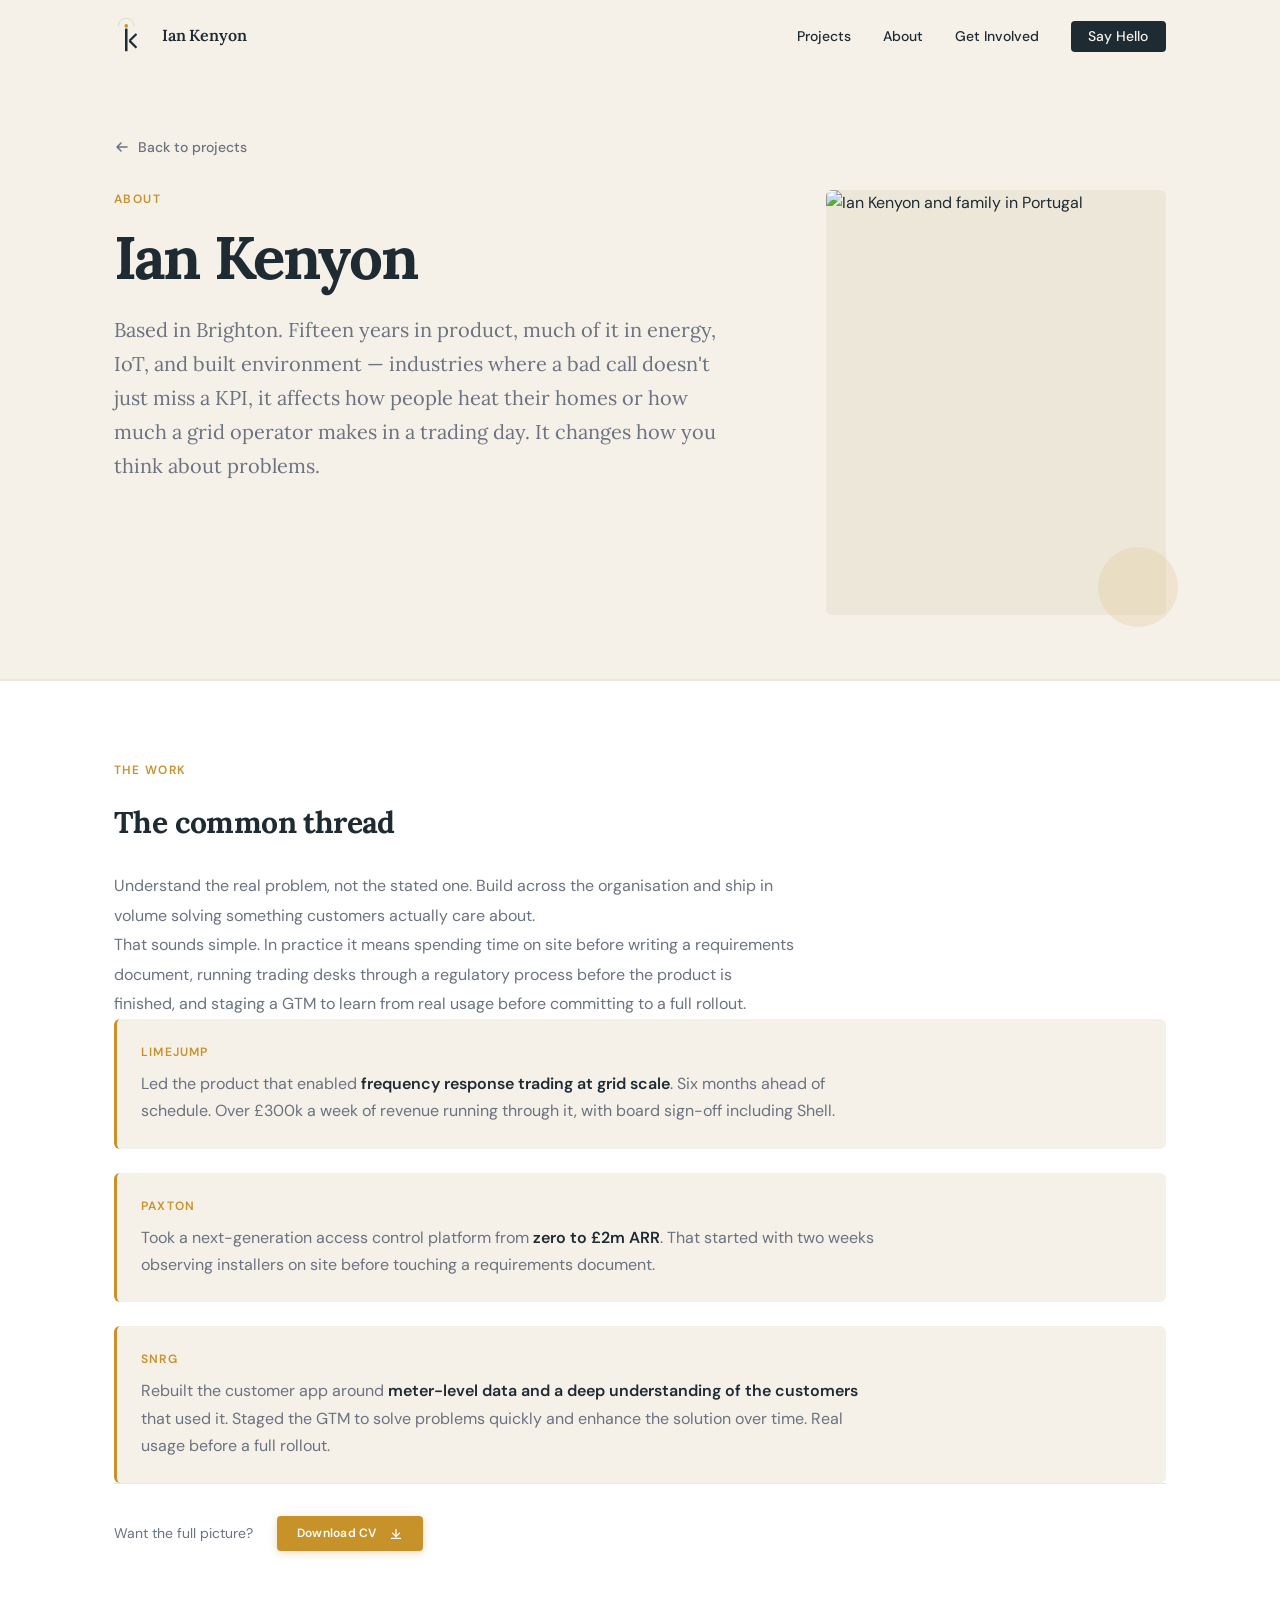
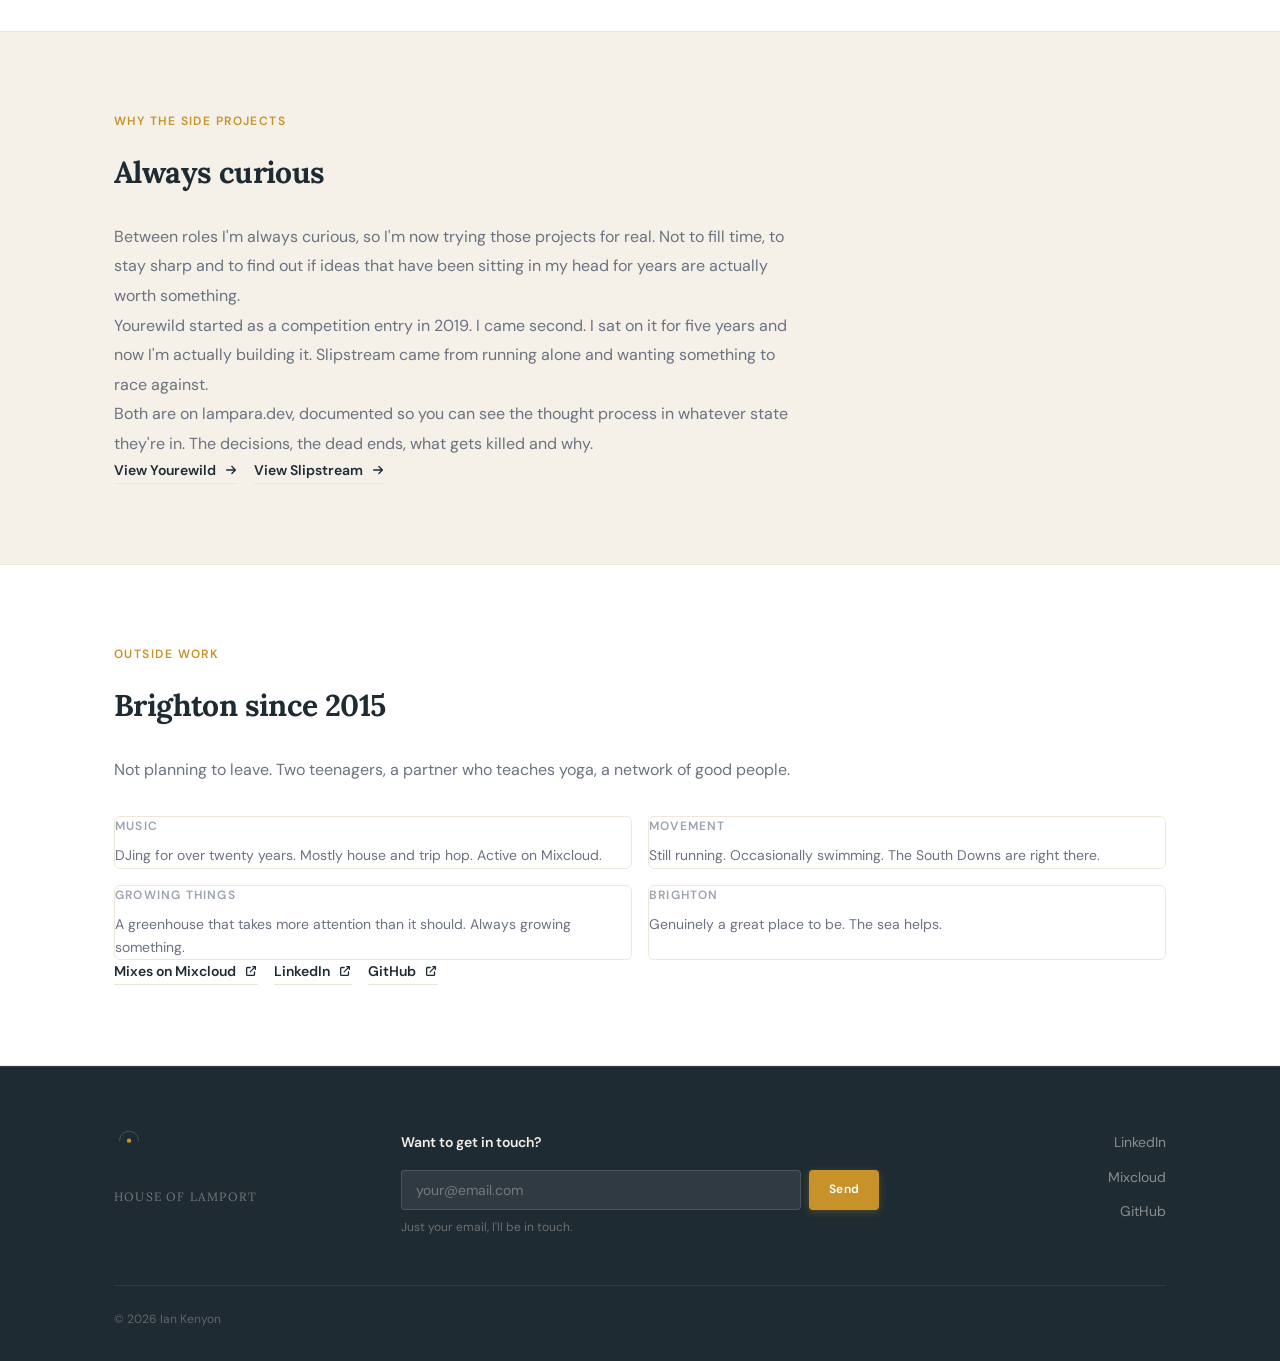
==== commit ad96d3c6: "Fixing image alt text in about.html" ====
--- a/about.html
+++ b/about.html
@@ -336,7 +336,7 @@
 
           <div class="about-photo reveal">
             <div class="about-photo-frame">
-              <img src="assets/images/ian-about.jpg" alt="Ian's family on holiday in Portugal" />
+              <img src="assets/images/ian-about.jpg" alt="Ian Kenyon and family in Portugal" />
             </div>
             <div class="about-photo-accent" aria-hidden="true"></div>
           </div>
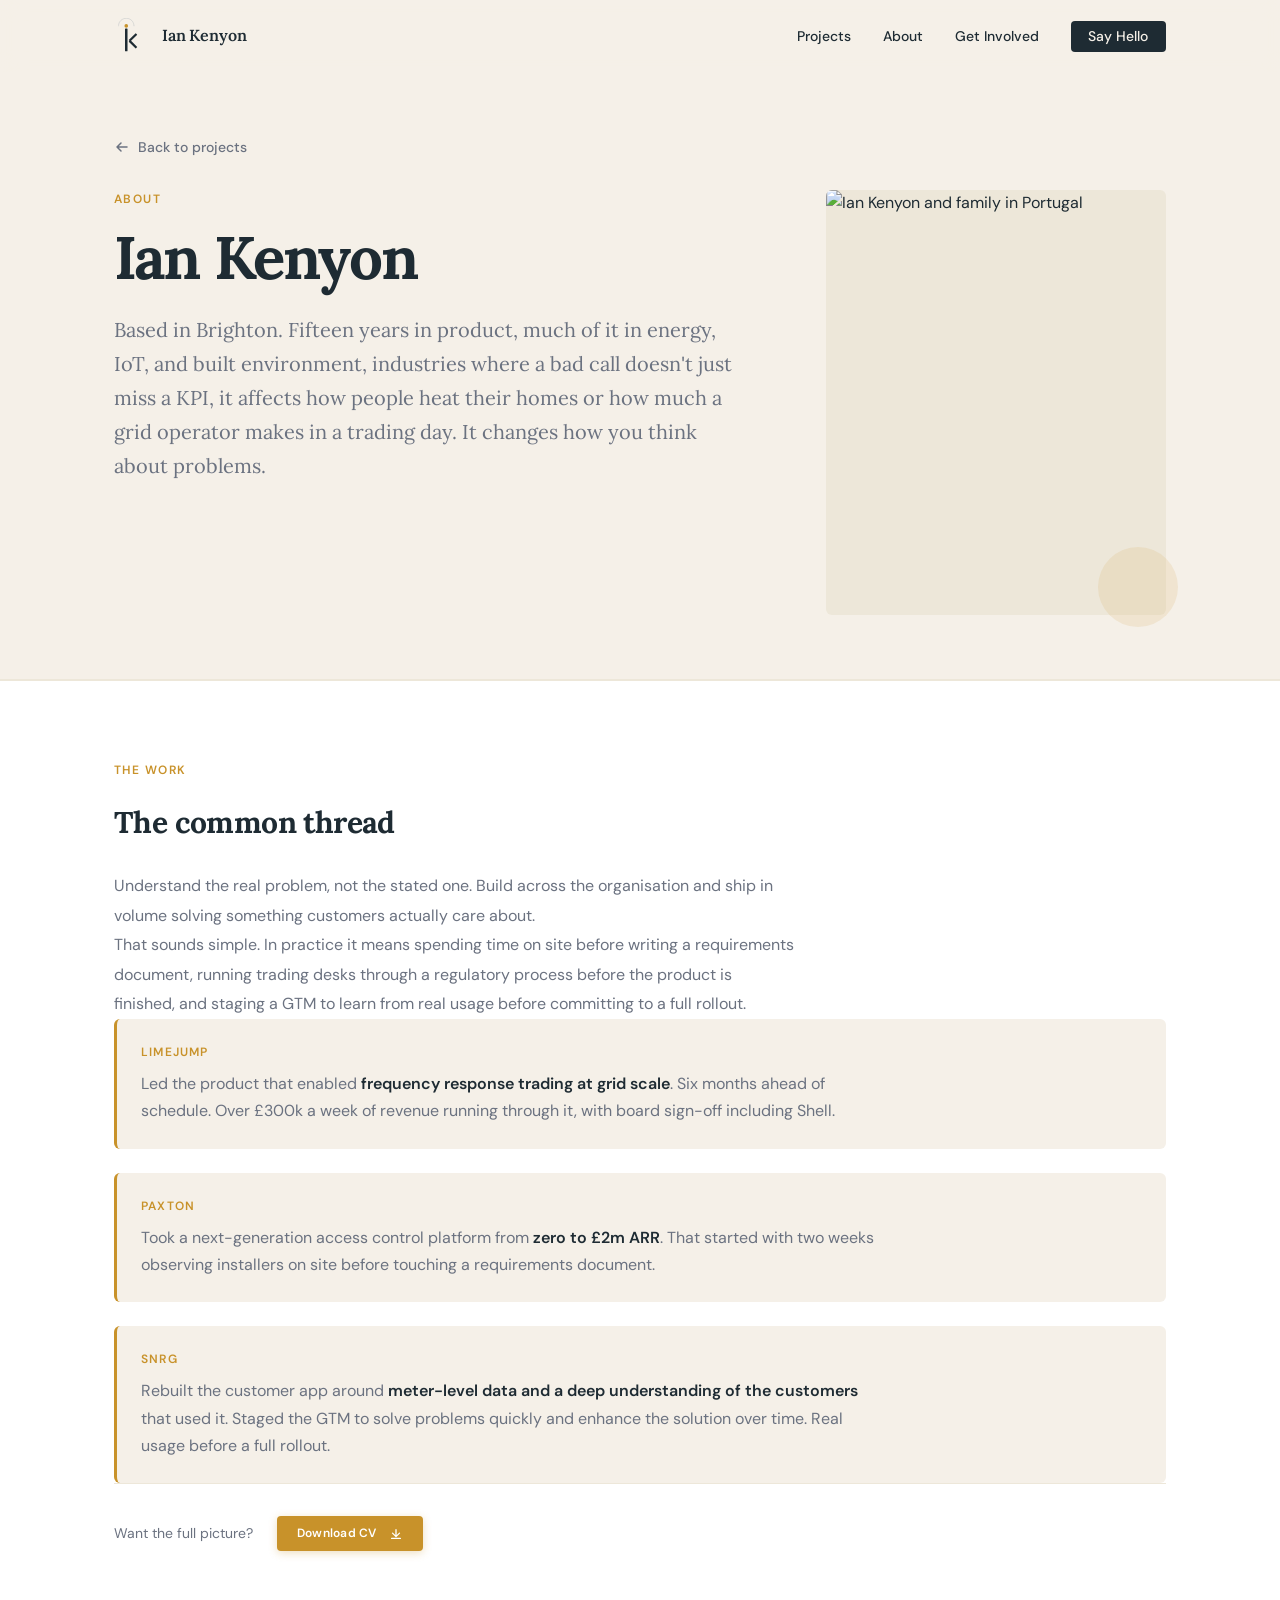
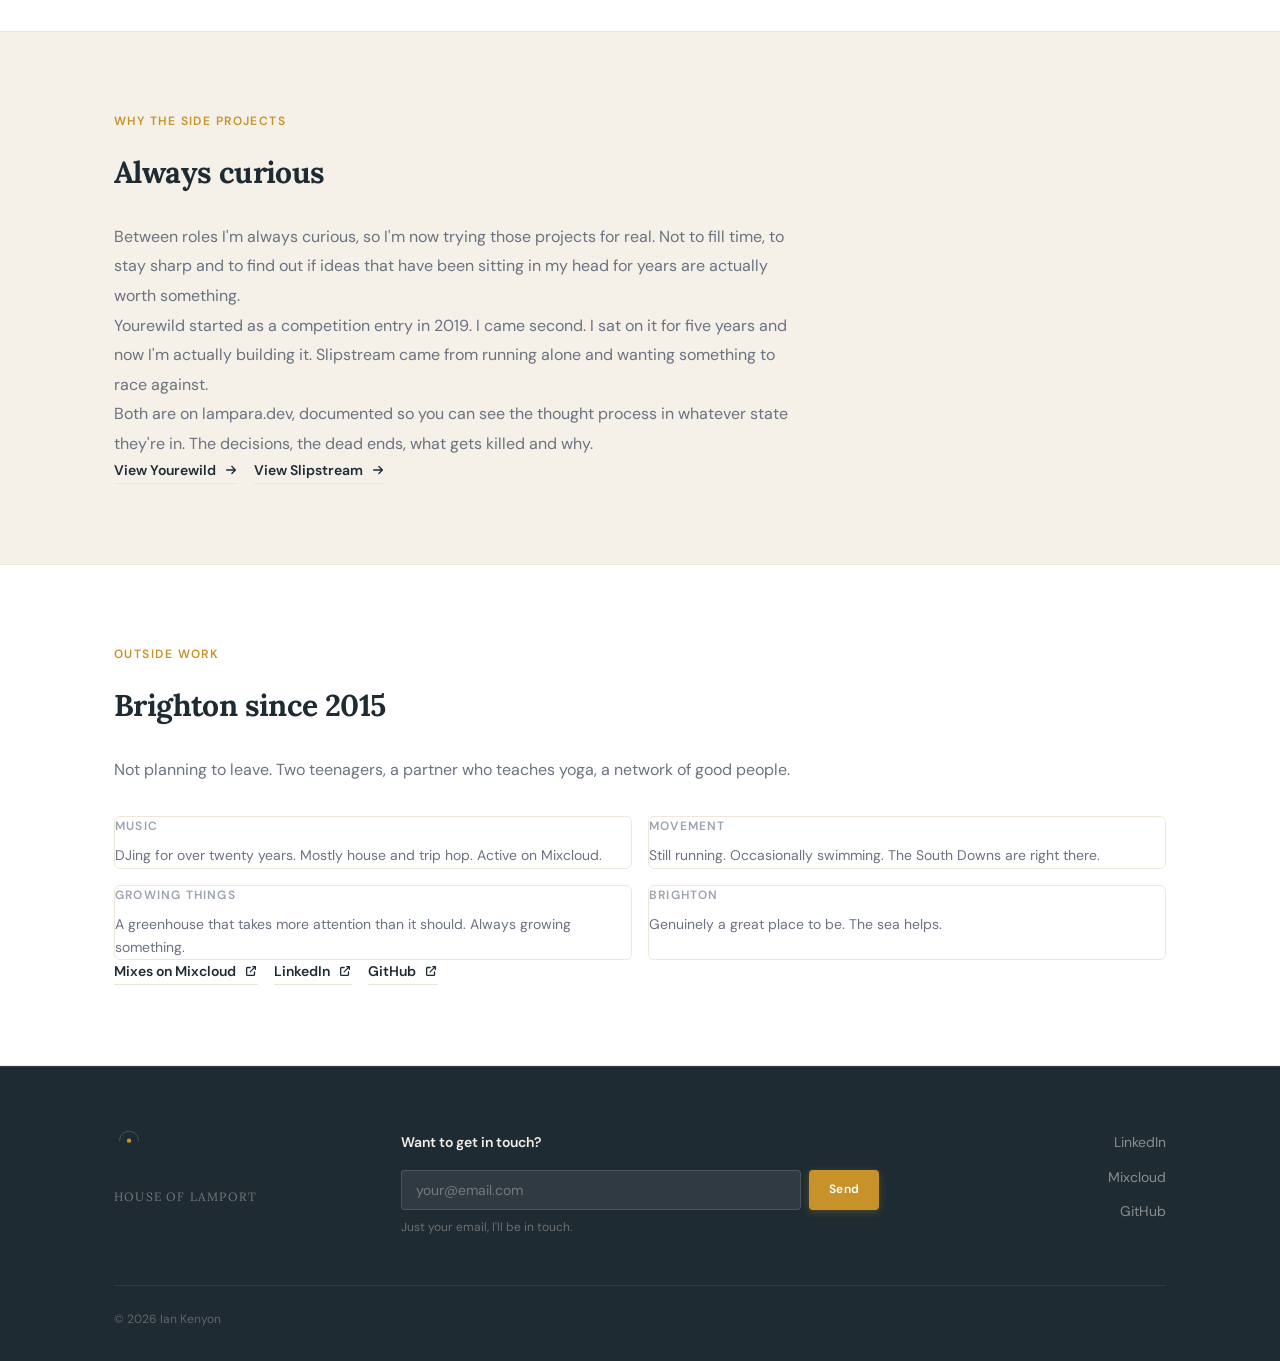
==== commit 225d4a8c: "Still trying to fix the photo" ====
--- a/about.html
+++ b/about.html
@@ -4,7 +4,7 @@
   <meta charset="UTF-8" />
   <meta name="viewport" content="width=device-width, initial-scale=1.0" />
   <meta name="description" content="About Ian Kenyon — fifteen years in product, energy, IoT, and built environment. Brighton-based. Building lampara.dev." />
-  <title>About — Ian Kenyon</title>
+  <title>About - Ian Kenyon</title>
 
   <!-- Fonts -->
   <link rel="preconnect" href="https://fonts.googleapis.com" />
@@ -25,7 +25,7 @@
   <!-- Open Graph -->
   <meta property="og:type"        content="website" />
   <meta property="og:url"         content="https://lampara.dev/about.html" />
-  <meta property="og:title"       content="About — Ian Kenyon" />
+  <meta property="og:title"       content="About - Ian Kenyon" />
   <meta property="og:description" content="Fifteen years in product, much of it in energy, IoT, and built environment. Brighton-based." />
   <meta property="og:image"       content="https://lampara.dev/assets/og/og-default.png" />
   <meta name="twitter:card"       content="summary_large_image" />
@@ -293,7 +293,7 @@
   ═══════════════════════════════════════════ -->
   <header class="site-header" id="site-header">
     <nav class="nav-inner" aria-label="Main navigation">
-      <a href="index.html" class="nav-logo" aria-label="lampara.dev — home">
+      <a href="index.html" class="nav-logo" aria-label="lampara.dev - home">
         <img src="assets/logo/ik-logo.svg" alt="IK logo" class="logo-img" />
         <span class="nav-logo-text">Ian Kenyon</span>
       </a>
@@ -330,7 +330,7 @@
             <p class="about-label animate-in" style="--delay: 0.15s">About</p>
             <h1 class="about-heading animate-in" id="about-heading" style="--delay: 0.2s">Ian Kenyon</h1>
             <p class="about-intro animate-in" style="--delay: 0.35s">
-              Based in Brighton. Fifteen years in product, much of it in energy, IoT, and built environment — industries where a bad call doesn't just miss a KPI, it affects how people heat their homes or how much a grid operator makes in a trading day. It changes how you think about problems.
+              Based in Brighton. Fifteen years in product, much of it in energy, IoT, and built environment, industries where a bad call doesn't just miss a KPI, it affects how people heat their homes or how much a grid operator makes in a trading day. It changes how you think about problems.
             </p>
           </div>
 
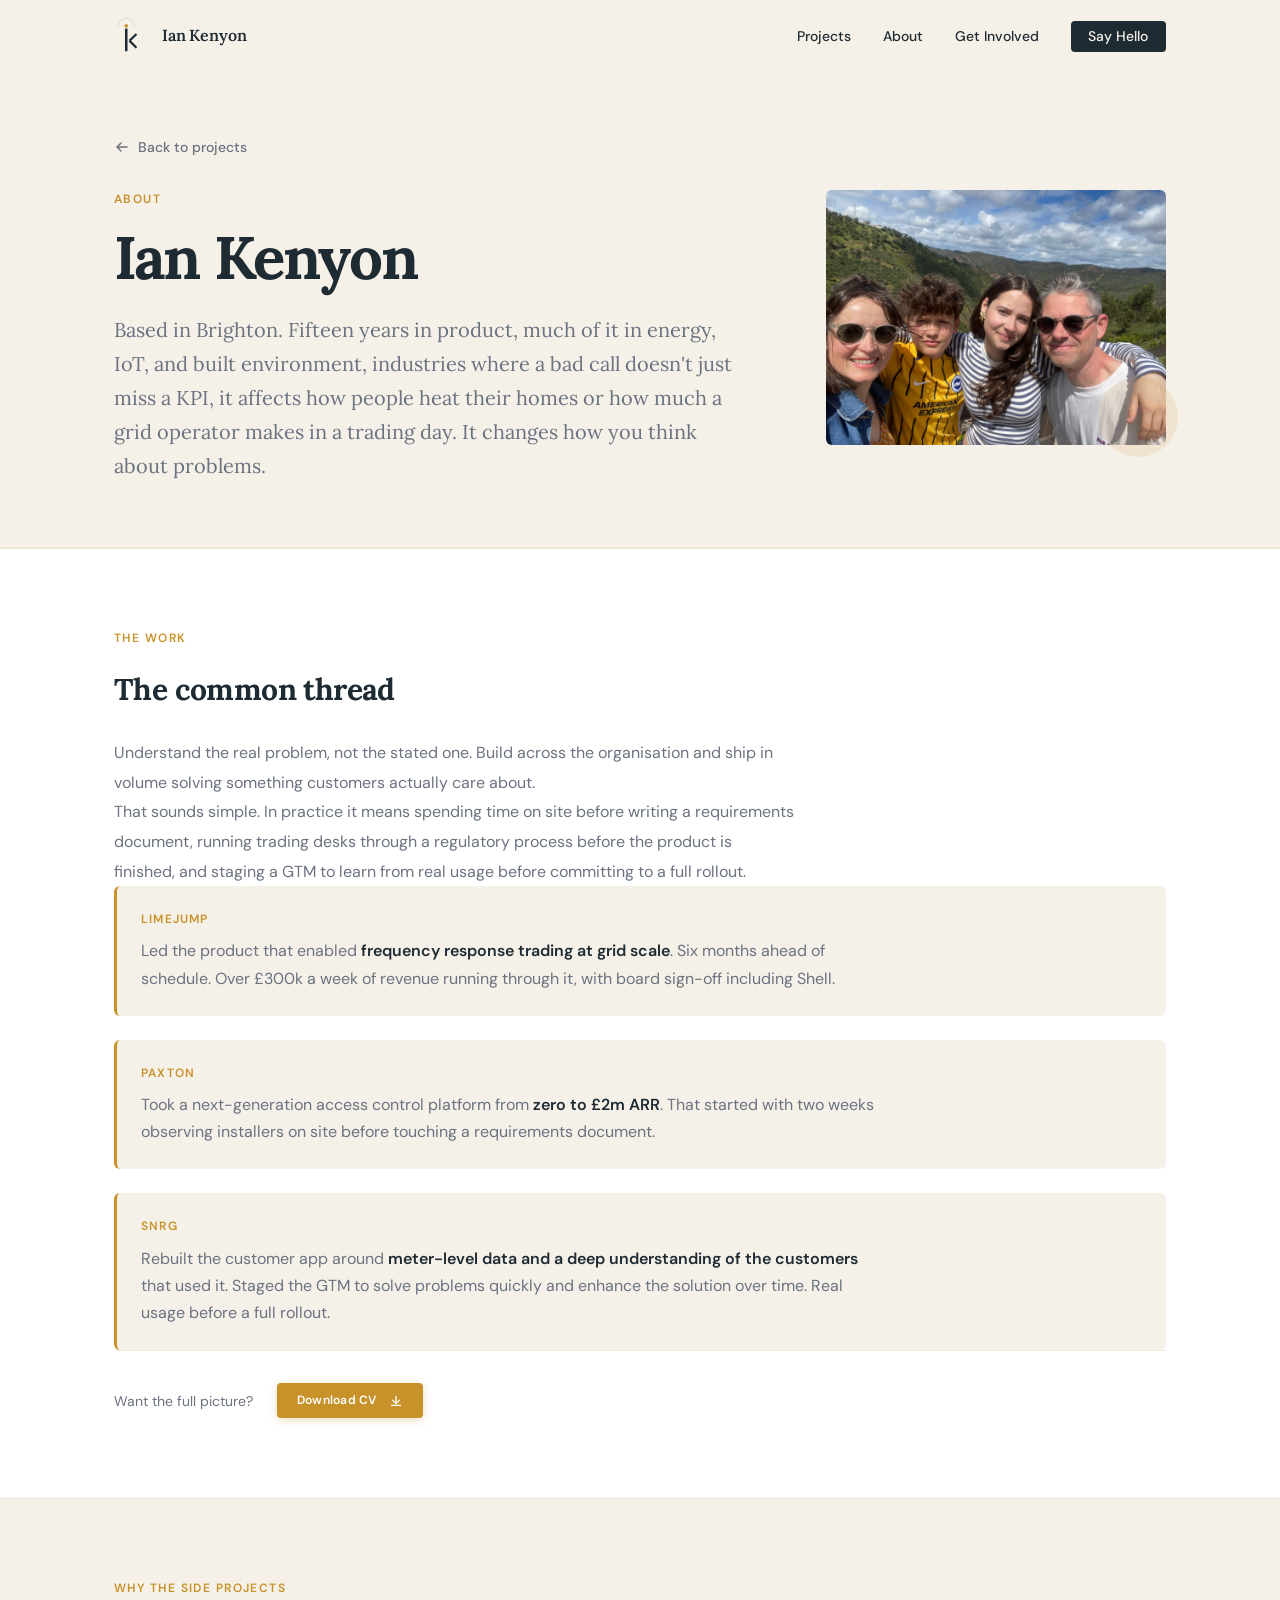
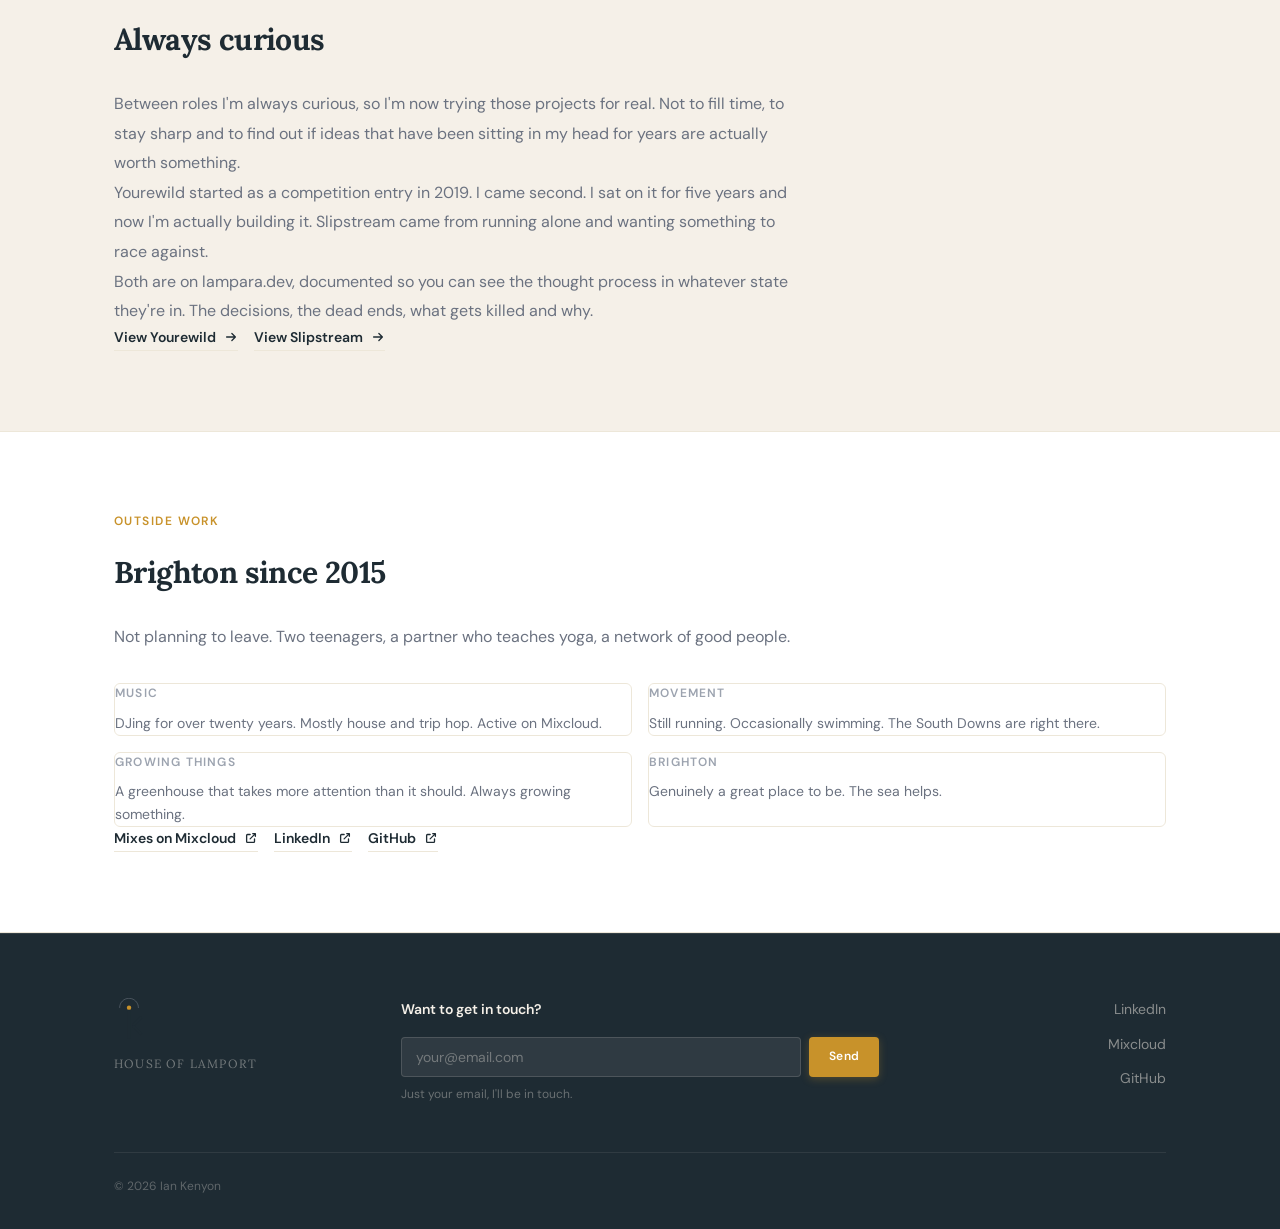
==== commit fd44d33c: "Change image aspect ration" ====
--- a/about.html
+++ b/about.html
@@ -88,7 +88,7 @@
     /* Photo */
     .about-photo-frame {
       width: 100%;
-      aspect-ratio: 4/5;
+      aspect-ratio: 4/3;
       background: var(--cream-dark);
       border-radius: 6px;
       overflow: hidden;
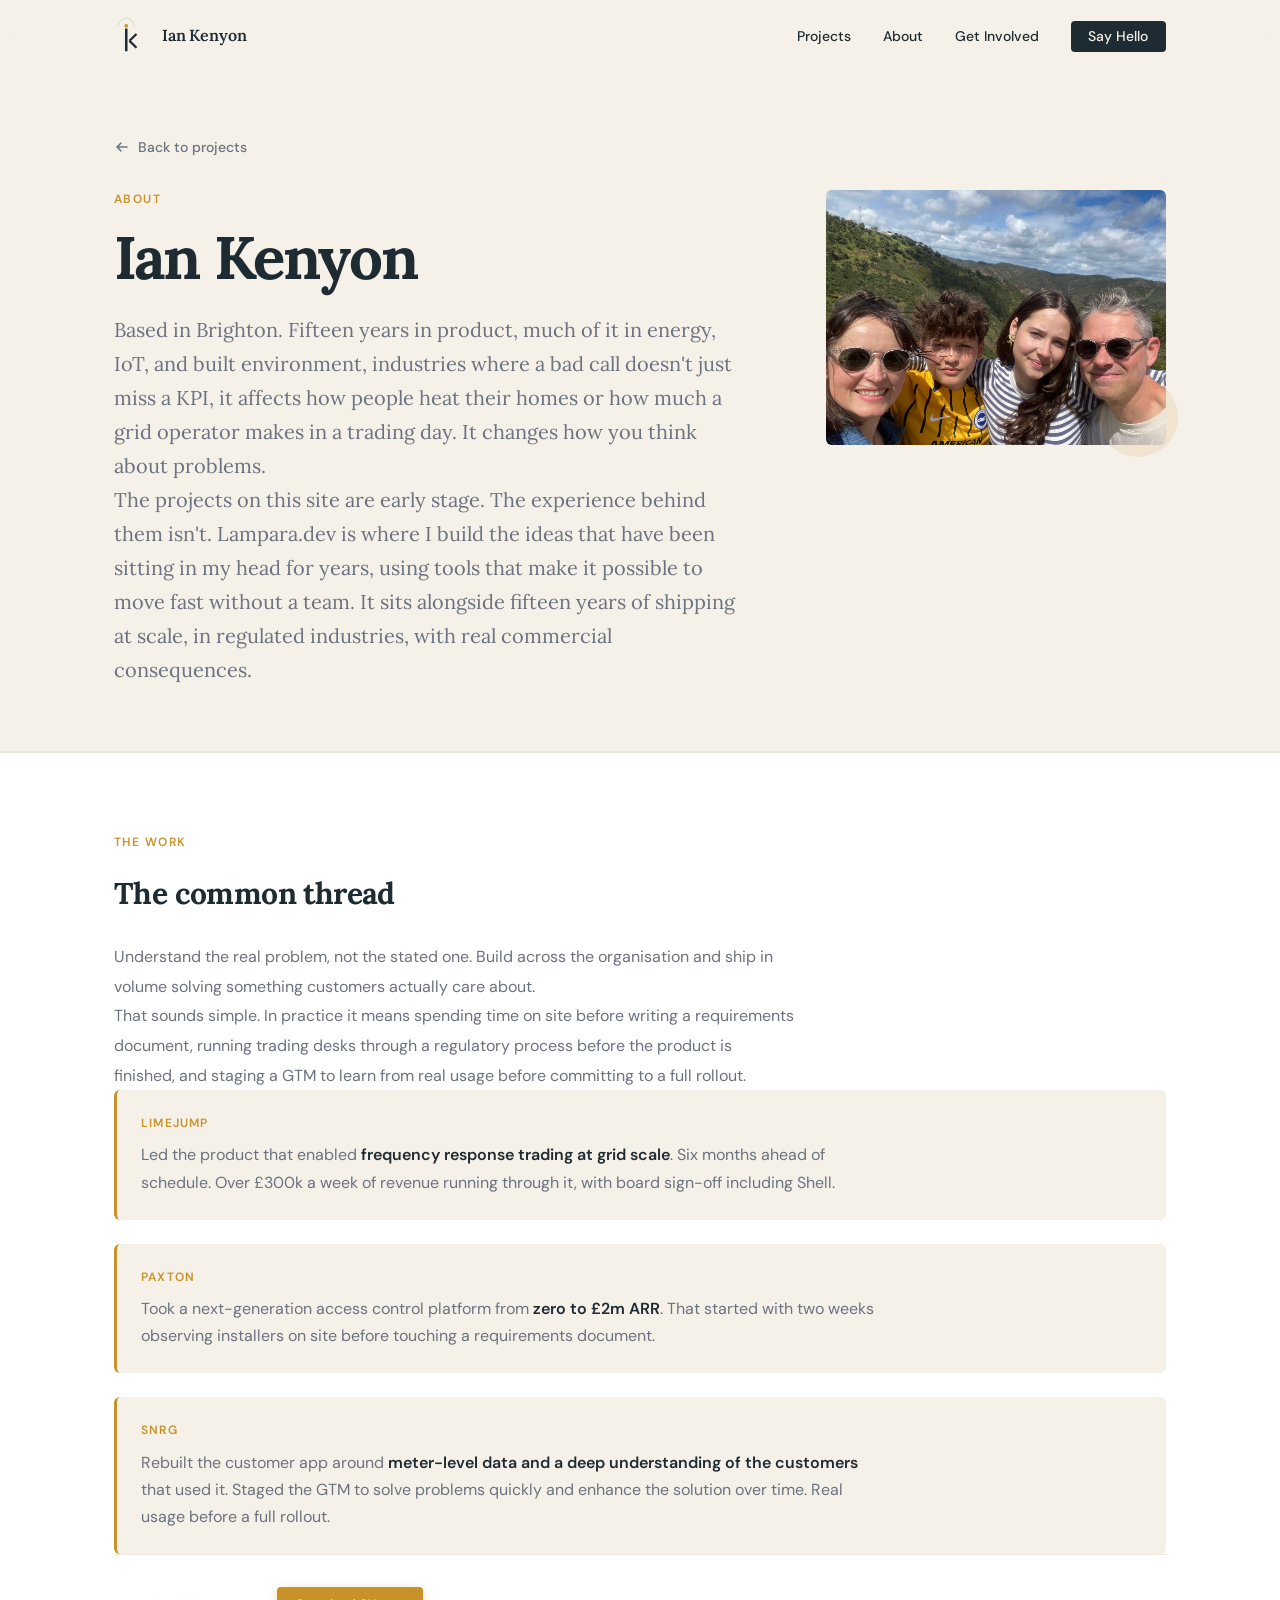
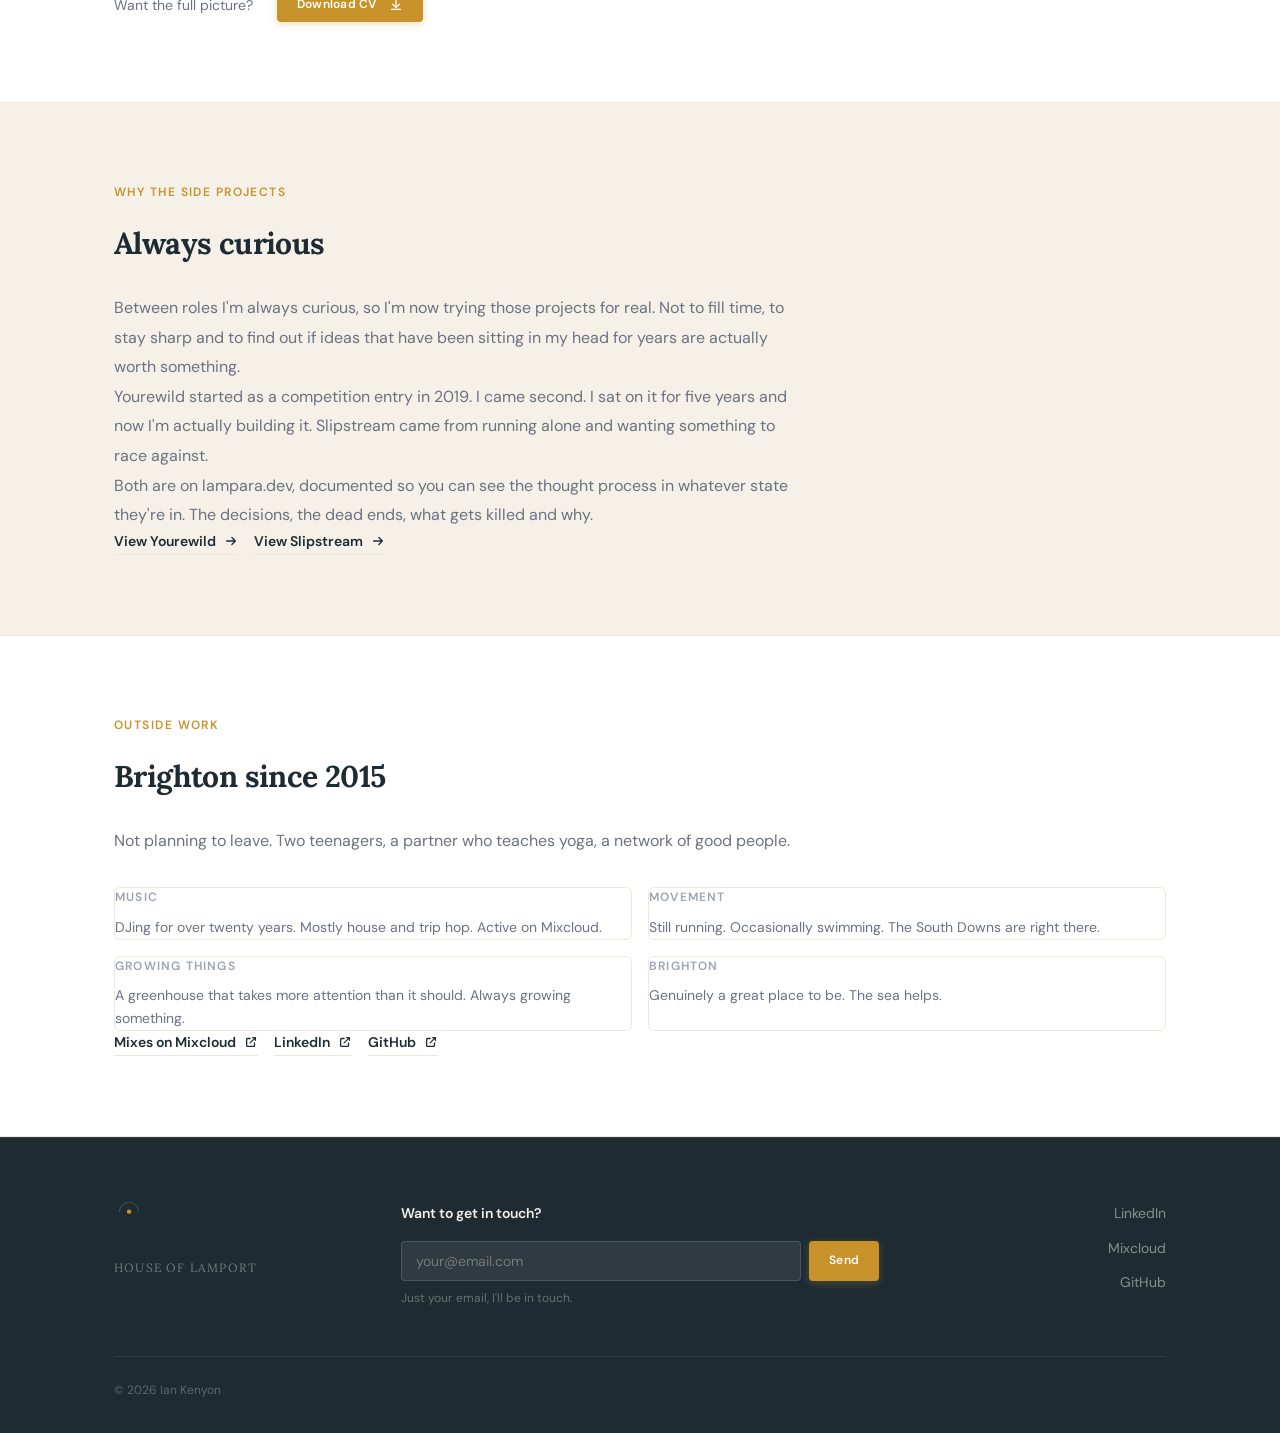
==== commit ea9ca405: "Updating about to reflect not just start up focussed" ====
--- a/about.html
+++ b/about.html
@@ -99,7 +99,7 @@
       width: 100%;
       height: 100%;
       object-fit: cover;
-      object-position: center 10%;
+      object-position: left 2%;
     }
 
     .about-photo-accent {
@@ -331,6 +331,9 @@
             <h1 class="about-heading animate-in" id="about-heading" style="--delay: 0.2s">Ian Kenyon</h1>
             <p class="about-intro animate-in" style="--delay: 0.35s">
               Based in Brighton. Fifteen years in product, much of it in energy, IoT, and built environment, industries where a bad call doesn't just miss a KPI, it affects how people heat their homes or how much a grid operator makes in a trading day. It changes how you think about problems.
+            </p>
+            <p class="about-intro animate-in" style="--delay: 0.5s">
+              The projects on this site are early stage. The experience behind them isn't. Lampara.dev is where I build the ideas that have been sitting in my head for years, using tools that make it possible to move fast without a team. It sits alongside fifteen years of shipping at scale, in regulated industries, with real commercial consequences.
             </p>
           </div>
 
